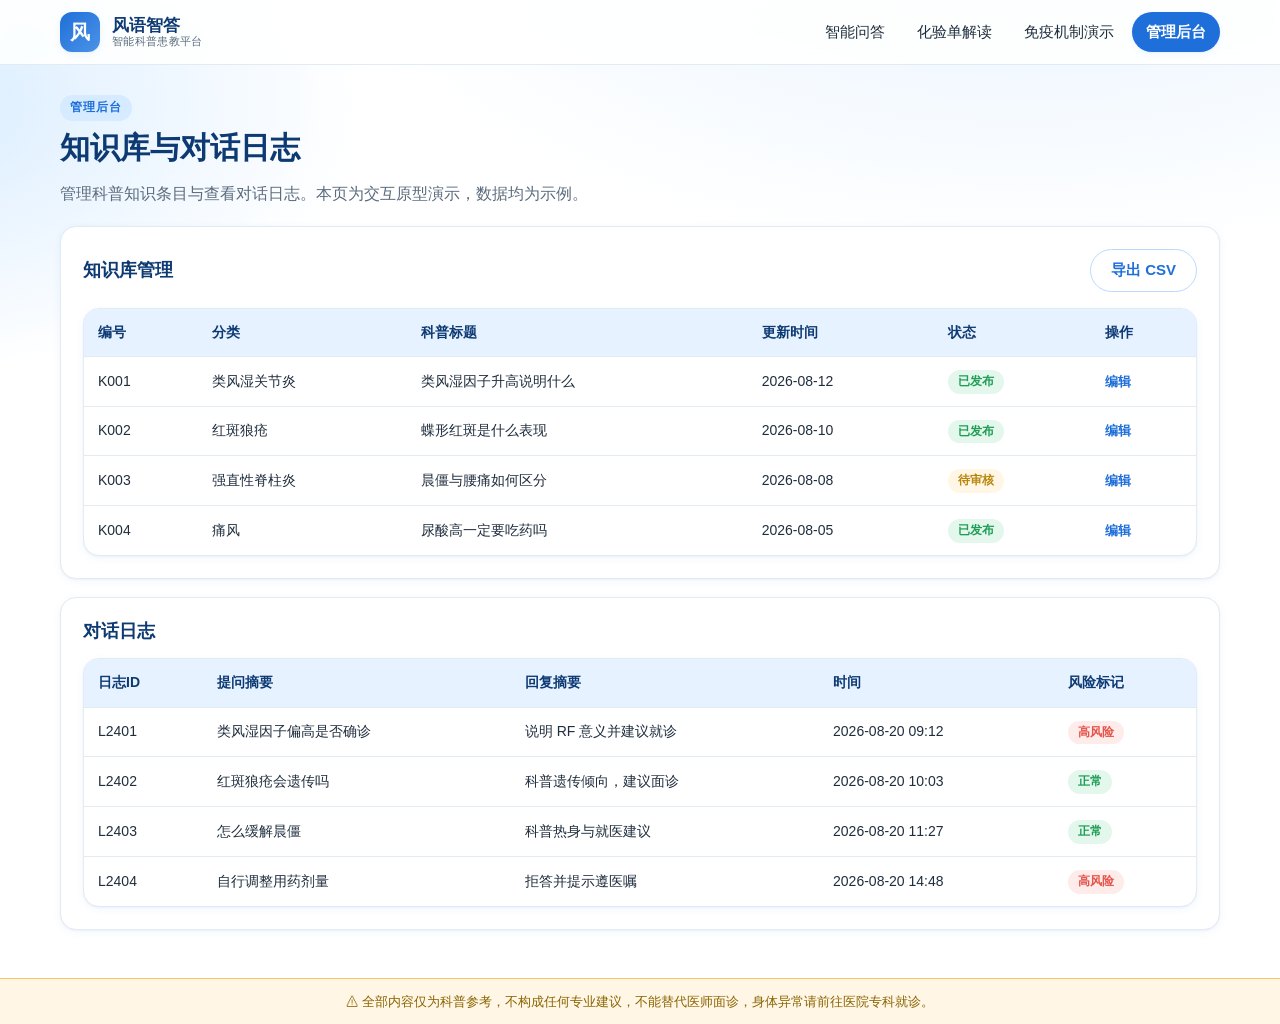
==== admin.html @ 63549e68 "feat: 风语智答响应式科普原型 (5页 + GitHub Pages 自动部署)" ====
<!DOCTYPE html>
<html lang="zh-CN">
<head>
  <meta charset="UTF-8">
  <meta name="viewport" content="width=device-width, initial-scale=1.0">
  <title>管理后台 · 风语智答｜风湿免疫病智能科普患教平台</title>
  <meta name="description" content="风语智答管理后台演示：知识库管理与对话日志查看（交互原型 Demo）。">
  <meta property="og:title" content="风语智答 · 管理后台">
  <meta property="og:description" content="知识库与对话日志管理演示（原型）">
  <meta property="og:type" content="website">
  <link rel="icon" type="image/svg+xml" href="assets/img/favicon.svg">
  <link rel="stylesheet" href="assets/css/style.css">
</head>
<body>
  <header class="site-header">
    <div class="nav-container">
      <a class="brand" href="index.html" aria-label="风语智答 首页">
        <span class="brand-logo">风</span>
        <span class="brand-text"><strong>风语智答</strong><small>智能科普患教平台</small></span>
      </a>
      <button class="nav-toggle" aria-label="打开导航菜单" aria-expanded="false" aria-controls="nav-menu">
        <span></span><span></span><span></span>
      </button>
      <nav class="nav-menu" id="nav-menu" aria-label="主导航">
        <a href="index.html">智能问答</a>
        <a href="lab-reading.html">化验单解读</a>
        <a href="immune-demo.html">免疫机制演示</a>
        <a href="admin.html">管理后台</a>
      </nav>
    </div>
  </header>

  <main class="page">
    <div class="container">
      <div class="section-head">
        <span class="eyebrow">管理后台</span>
        <h1>知识库与对话日志</h1>
        <p>管理科普知识条目与查看对话日志。本页为交互原型演示，数据均为示例。</p>
      </div>

      <section class="card">
        <div class="toolbar">
          <h2>知识库管理</h2>
          <button class="btn btn-ghost" id="exportCsv" type="button">导出 CSV</button>
        </div>
        <div class="table-wrap">
          <table>
            <thead>
              <tr><th>编号</th><th>分类</th><th>科普标题</th><th>更新时间</th><th>状态</th><th>操作</th></tr>
            </thead>
            <tbody>
              <tr><td>K001</td><td>类风湿关节炎</td><td>类风湿因子升高说明什么</td><td>2026-08-12</td><td><span class="badge ok">已发布</span></td><td><button class="link-btn" type="button">编辑</button></td></tr>
              <tr><td>K002</td><td>红斑狼疮</td><td>蝶形红斑是什么表现</td><td>2026-08-10</td><td><span class="badge ok">已发布</span></td><td><button class="link-btn" type="button">编辑</button></td></tr>
              <tr><td>K003</td><td>强直性脊柱炎</td><td>晨僵与腰痛如何区分</td><td>2026-08-08</td><td><span class="badge warn">待审核</span></td><td><button class="link-btn" type="button">编辑</button></td></tr>
              <tr><td>K004</td><td>痛风</td><td>尿酸高一定要吃药吗</td><td>2026-08-05</td><td><span class="badge ok">已发布</span></td><td><button class="link-btn" type="button">编辑</button></td></tr>
            </tbody>
          </table>
        </div>
      </section>

      <section class="card">
        <div class="toolbar">
          <h2>对话日志</h2>
        </div>
        <div class="table-wrap">
          <table>
            <thead>
              <tr><th>日志ID</th><th>提问摘要</th><th>回复摘要</th><th>时间</th><th>风险标记</th></tr>
            </thead>
            <tbody>
              <tr><td>L2401</td><td>类风湿因子偏高是否确诊</td><td>说明 RF 意义并建议就诊</td><td>2026-08-20 09:12</td><td><span class="badge risk">高风险</span></td></tr>
              <tr><td>L2402</td><td>红斑狼疮会遗传吗</td><td>科普遗传倾向，建议面诊</td><td>2026-08-20 10:03</td><td><span class="badge ok">正常</span></td></tr>
              <tr><td>L2403</td><td>怎么缓解晨僵</td><td>科普热身与就医建议</td><td>2026-08-20 11:27</td><td><span class="badge ok">正常</span></td></tr>
              <tr><td>L2404</td><td>自行调整用药剂量</td><td>拒答并提示遵医嘱</td><td>2026-08-20 14:48</td><td><span class="badge risk">高风险</span></td></tr>
            </tbody>
          </table>
        </div>
      </section>
    </div>
  </main>

  <footer class="disclaimer">
    <p>⚠ 全部内容仅为科普参考，不构成任何专业建议，不能替代医师面诊，身体异常请前往医院专科就诊。</p>
  </footer>

  <script src="assets/js/main.js"></script>
</body>
</html>
---- assets/css/style.css ----
/* =========================================================
   风语智答 — 风湿免疫病智能科普问答与患教平台
   响应式共享样式（浅蓝医疗风）
   移动优先；断点：640 / 768 / 1024
   ========================================================= */

:root {
  /* 主色板 */
  --blue-50: #E6F2FF;
  --blue-100: #D6EBFF;
  --blue-200: #BBD9FF;
  --blue-300: #93C0F7;
  --blue-500: #4C93E8;
  --blue-600: #1E6FD9;   /* 强调 / 按钮 */
  --blue-700: #1559B0;
  --blue-900: #0E3A73;

  --white: #FFFFFF;
  --ink: #1F2D3D;        /* 主文字 */
  --muted: #5B6B7D;      /* 次要文字 */
  --line: #E2EAF2;       /* 描边 */

  --danger: #E5534B;     /* 风险标记 */
  --warn-bg: #FFF6E6;
  --warn-line: #F4C95D;

  --radius: 16px;
  --radius-sm: 10px;
  --shadow-sm: 0 1px 2px rgba(30, 111, 217, .06), 0 2px 8px rgba(30, 111, 217, .06);
  --shadow: 0 6px 24px rgba(30, 111, 217, .10);
  --shadow-lg: 0 16px 48px rgba(30, 111, 217, .16);

  --maxw: 1200px;
  --nav-h: 64px;

  --font: "PingFang SC", "Microsoft YaHei", "Hiragino Sans GB", -apple-system,
          BlinkMacSystemFont, "Segoe UI", Roboto, "Helvetica Neue", Arial, sans-serif;
}

/* ---------- Reset ---------- */
*, *::before, *::after { box-sizing: border-box; }
html { -webkit-text-size-adjust: 100%; scroll-behavior: smooth; }
body {
  margin: 0;
  font-family: var(--font);
  color: var(--ink);
  background:
    radial-gradient(1200px 600px at 80% -10%, var(--blue-50), transparent 60%),
    radial-gradient(900px 500px at -10% 10%, var(--blue-100), transparent 55%),
    var(--white);
  line-height: 1.65;
  min-height: 100dvh;
  display: flex;
  flex-direction: column;
}
img { max-width: 100%; display: block; }
a { color: var(--blue-600); text-decoration: none; }
a:hover { text-decoration: underline; }
button { font-family: inherit; cursor: pointer; }
:focus-visible { outline: 3px solid var(--blue-300); outline-offset: 2px; border-radius: 4px; }

h1, h2, h3, h4 { line-height: 1.25; color: var(--blue-900); margin: 0 0 .5em; }

/* ---------- 容器 ---------- */
.container {
  width: 100%;
  max-width: var(--maxw);
  margin: 0 auto;
  padding: 0 20px;
}
.page { flex: 1 0 auto; padding: 28px 0 48px; }

/* ---------- 顶部导航 ---------- */
.site-header {
  position: sticky;
  top: 0;
  z-index: 40;
  background: rgba(255, 255, 255, .88);
  backdrop-filter: saturate(180%) blur(12px);
  border-bottom: 1px solid var(--line);
}
.nav-container {
  max-width: var(--maxw);
  margin: 0 auto;
  height: var(--nav-h);
  padding: 0 20px;
  display: flex;
  align-items: center;
  justify-content: space-between;
  gap: 16px;
}
.brand { display: flex; align-items: center; gap: 12px; color: inherit; }
.brand:hover { text-decoration: none; }
.brand-logo {
  width: 40px; height: 40px; flex: 0 0 40px;
  border-radius: 12px;
  background: linear-gradient(135deg, var(--blue-600), var(--blue-500));
  color: #fff; font-weight: 800; font-size: 20px;
  display: grid; place-items: center;
  box-shadow: var(--shadow-sm);
}
.brand-text { display: flex; flex-direction: column; line-height: 1.1; }
.brand-text strong { font-size: 17px; color: var(--blue-900); }
.brand-text small { font-size: 11px; color: var(--muted); letter-spacing: .3px; }

.nav-menu { display: flex; align-items: center; gap: 4px; }
.nav-menu a {
  padding: 8px 14px;
  border-radius: 999px;
  color: var(--ink);
  font-size: 15px;
  white-space: nowrap;
  transition: background .2s, color .2s;
}
.nav-menu a:hover { background: var(--blue-50); text-decoration: none; }
.nav-menu a.active {
  background: var(--blue-600);
  color: #fff;
  font-weight: 600;
  box-shadow: var(--shadow-sm);
}

.nav-toggle {
  display: none;
  width: 42px; height: 42px;
  border: 1px solid var(--line);
  background: #fff;
  border-radius: 12px;
  padding: 10px;
  flex-direction: column;
  justify-content: space-between;
}
.nav-toggle span {
  display: block; height: 2px; width: 100%;
  background: var(--blue-700); border-radius: 2px;
  transition: transform .25s, opacity .25s;
}
.nav-toggle[aria-expanded="true"] span:nth-child(1) { transform: translateY(7px) rotate(45deg); }
.nav-toggle[aria-expanded="true"] span:nth-child(2) { opacity: 0; }
.nav-toggle[aria-expanded="true"] span:nth-child(3) { transform: translateY(-7px) rotate(-45deg); }

/* ---------- 按钮 ---------- */
.btn {
  display: inline-flex; align-items: center; justify-content: center; gap: 8px;
  padding: 11px 20px;
  border-radius: 999px;
  border: 1px solid transparent;
  font-size: 15px; font-weight: 600;
  transition: transform .12s ease, box-shadow .2s, background .2s;
}
.btn:active { transform: translateY(1px); }
.btn-primary { background: var(--blue-600); color: #fff; box-shadow: var(--shadow-sm); }
.btn-primary:hover { background: var(--blue-700); }
.btn-ghost { background: #fff; color: var(--blue-600); border-color: var(--blue-200); }
.btn-ghost:hover { background: var(--blue-50); }
.btn-block { width: 100%; }

/* ---------- 卡片 ---------- */
.card {
  background: var(--white);
  border: 1px solid var(--line);
  border-radius: var(--radius);
  box-shadow: var(--shadow-sm);
  padding: 22px;
}
.card + .card { margin-top: 18px; }

/* ---------- Hero / 区块标题 ---------- */
.section-head { margin-bottom: 18px; }
.section-head h1 { font-size: clamp(22px, 4vw, 30px); }
.section-head .eyebrow {
  display: inline-block; font-size: 12px; font-weight: 700;
  color: var(--blue-600); letter-spacing: 1px; text-transform: uppercase;
  background: var(--blue-100); padding: 3px 10px; border-radius: 999px;
  margin-bottom: 8px;
}
.section-head p { color: var(--muted); margin: 0; max-width: 720px; }

/* =========================================================
   页 1：智能问答主页
   ========================================================= */
.qa-wrap {
  display: grid;
  grid-template-columns: 1fr;
  gap: 18px;
  max-width: 820px;
  margin: 0 auto;
}
.chat {
  background: var(--white);
  border: 1px solid var(--line);
  border-radius: var(--radius);
  box-shadow: var(--shadow);
  padding: 20px;
  min-height: 420px;
  display: flex;
  flex-direction: column;
  gap: 16px;
}
.msg { display: flex; gap: 12px; max-width: 88%; }
.msg .avatar {
  width: 36px; height: 36px; flex: 0 0 36px; border-radius: 50%;
  display: grid; place-items: center; font-size: 14px; font-weight: 700; color: #fff;
}
.msg.ai .avatar { background: linear-gradient(135deg, var(--blue-600), var(--blue-500)); }
.msg.user { align-self: flex-end; flex-direction: row-reverse; }
.msg.user .avatar { background: var(--blue-300); color: var(--blue-900); }
.bubble {
  padding: 12px 16px; border-radius: 16px; font-size: 15px; line-height: 1.6;
}
.msg.ai .bubble { background: #fff; border: 1px solid var(--line); border-top-left-radius: 4px; }
.msg.user .bubble { background: var(--blue-50); border: 1px solid var(--blue-100); border-top-right-radius: 4px; }
.cite {
  display: inline-block; margin: 0 2px; padding: 0 6px;
  background: var(--blue-100); color: var(--blue-700);
  border-radius: 6px; font-size: 12px; font-weight: 700; cursor: pointer;
  border: none;
}
.cite:hover { background: var(--blue-200); }
.composer {
  display: flex; gap: 10px; align-items: stretch;
}
.composer textarea {
  flex: 1; resize: none; min-height: 52px; max-height: 140px;
  padding: 14px 16px; border: 1px solid var(--blue-200);
  border-radius: 14px; font-family: inherit; font-size: 15px; background: #fff;
}
.composer textarea:focus { outline: none; border-color: var(--blue-500); box-shadow: 0 0 0 3px var(--blue-50); }

/* =========================================================
   页 2：化验单解读
   ========================================================= */
.upload-card {
  border: 2px dashed var(--blue-300);
  border-radius: var(--radius);
  background: var(--blue-50);
  padding: 48px 20px;
  text-align: center;
  transition: border-color .2s, background .2s;
  cursor: pointer;
}
.upload-card:hover { border-color: var(--blue-600); background: var(--blue-100); }
.upload-card .upload-icon {
  width: 64px; height: 64px; margin: 0 auto 14px;
  border-radius: 50%; background: #fff; display: grid; place-items: center;
  box-shadow: var(--shadow-sm);
}
.report-grid {
  display: grid; gap: 18px;
}
.report-figure {
  background: #fff; border: 1px solid var(--line); border-radius: var(--radius);
  padding: 14px; box-shadow: var(--shadow-sm);
}
.report-figure .figure {
  aspect-ratio: 4 / 3; border-radius: 12px;
  background:
    repeating-linear-gradient(135deg, #f4f8fd 0 12px, #eaf2fb 12px 24px);
  display: grid; place-items: center; color: var(--muted); font-size: 14px;
  border: 1px solid var(--line);
}
.metric {
  border: 1px solid var(--line); border-radius: var(--radius-sm);
  padding: 14px 16px; margin-bottom: 12px; background: #fff;
}
.metric:last-child { margin-bottom: 0; }
.metric .row { display: flex; align-items: baseline; justify-content: space-between; gap: 10px; }
.metric .name { font-weight: 700; color: var(--blue-900); }
.metric .val { font-weight: 700; }
.metric .val.ok { color: #1f9d55; }
.metric .val.high { color: var(--danger); }
.metric .range { font-size: 12px; color: var(--muted); }
.metric .note { font-size: 13px; color: var(--muted); margin-top: 4px; }

/* =========================================================
   页 3：免疫机制演示
   ========================================================= */
.video-stage {
  position: relative;
  aspect-ratio: 16 / 9;
  border-radius: var(--radius);
  overflow: hidden;
  background:
    radial-gradient(120% 120% at 30% 20%, #163a63, #0c2440 70%);
  border: 1px solid var(--blue-900);
  box-shadow: var(--shadow-lg);
}
.video-stage .play {
  position: absolute; inset: 0; margin: auto;
  width: 78px; height: 78px; border-radius: 50%;
  background: rgba(255,255,255,.92); display: grid; place-items: center;
  box-shadow: var(--shadow); cursor: pointer;
}
.video-stage .play::after {
  content: ""; border-style: solid; border-width: 14px 0 14px 24px;
  border-color: transparent transparent transparent var(--blue-600);
  margin-left: 6px;
}
.video-stage .hint {
  position: absolute; left: 14px; bottom: 12px; right: 14px;
  color: #cfe2ff; font-size: 13px; text-shadow: 0 1px 4px rgba(0,0,0,.5);
}
.hotspot {
  position: absolute; width: 88px; height: 88px; transform: translate(-50%, -50%);
  border-radius: 50%; border: 2px dashed rgba(255,255,255,.85);
  background: rgba(120, 190, 255, .18); color: #fff; font-size: 12px; font-weight: 700;
  display: grid; place-items: center; text-align: center; padding: 4px;
  cursor: pointer; animation: pulse 2.2s infinite;
}
.hotspot.synovium { left: 32%; top: 44%; }
.hotspot.cartilage { left: 70%; top: 60%; }
@keyframes pulse {
  0%, 100% { box-shadow: 0 0 0 0 rgba(120,190,255,.5); }
  50% { box-shadow: 0 0 0 12px rgba(120,190,255,0); }
}

/* =========================================================
   页 4：后台管理
   ========================================================= */
.toolbar { display: flex; align-items: center; justify-content: space-between; gap: 12px; flex-wrap: wrap; margin-bottom: 16px; }
.toolbar h2 { margin: 0; font-size: 18px; }
.table-wrap {
  overflow-x: auto;
  border: 1px solid var(--line); border-radius: var(--radius); background: #fff;
  box-shadow: var(--shadow-sm);
}
table { border-collapse: collapse; width: 100%; min-width: 640px; font-size: 14px; }
thead th {
  background: var(--blue-50); color: var(--blue-900); text-align: left;
  padding: 12px 14px; font-weight: 700; white-space: nowrap;
  border-bottom: 1px solid var(--line);
}
tbody td { padding: 12px 14px; border-bottom: 1px solid var(--line); color: var(--ink); }
tbody tr:last-child td { border-bottom: none; }
tbody tr:hover { background: var(--blue-50); }
.badge { display: inline-block; padding: 2px 10px; border-radius: 999px; font-size: 12px; font-weight: 700; }
.badge.ok { background: #e3f7ec; color: #1f9d55; }
.badge.warn { background: var(--warn-bg); color: #b8860b; }
.badge.risk { background: #fdecea; color: var(--danger); }
.link-btn { background: none; border: none; color: var(--blue-600); font-weight: 600; padding: 0; }

/* =========================================================
   页 5：拒答演示
   ========================================================= */
.refusal-card {
  border: 1px solid var(--warn-line); background: var(--warn-bg);
  border-radius: var(--radius); padding: 20px; max-width: 760px; margin: 0 auto;
}
.refusal-card h3 { color: var(--blue-900); }
.visit-card {
  display: flex; gap: 12px; align-items: flex-start;
  border: 1px solid var(--blue-200); background: #fff;
  border-radius: var(--radius-sm); padding: 14px; margin-top: 12px;
}
.visit-card .ic { color: var(--blue-600); flex: 0 0 auto; }

/* =========================================================
   弹窗 Modal
   ========================================================= */
.modal {
  position: fixed; inset: 0; z-index: 100;
  display: none; align-items: center; justify-content: center;
  padding: 20px;
  background: rgba(14, 58, 115, .45);
  backdrop-filter: blur(3px);
}
.modal.open { display: flex; }
.modal-dialog {
  background: #fff; border-radius: var(--radius);
  width: 100%; max-width: 480px; max-height: 86dvh; overflow: auto;
  box-shadow: var(--shadow-lg);
  animation: pop .2s ease;
}
@keyframes pop { from { transform: translateY(12px) scale(.98); opacity: 0; } to { transform: none; opacity: 1; } }
.modal-head {
  display: flex; align-items: center; justify-content: space-between;
  padding: 16px 20px; border-bottom: 1px solid var(--line);
}
.modal-head h3 { margin: 0; font-size: 17px; }
.modal-close {
  width: 34px; height: 34px; border-radius: 10px; border: none;
  background: var(--blue-50); color: var(--blue-700); font-size: 20px; line-height: 1;
}
.modal-close:hover { background: var(--blue-100); }
.modal-body { padding: 18px 20px; }
.source-list { list-style: none; padding: 0; margin: 0; display: grid; gap: 10px; }
.source-list li {
  border: 1px solid var(--line); border-radius: var(--radius-sm); padding: 12px 14px; background: var(--blue-50);
}
.source-list .t { font-weight: 700; color: var(--blue-900); }
.source-list .d { font-size: 13px; color: var(--muted); }

/* =========================================================
   Toast
   ========================================================= */
.toast {
  position: fixed; left: 50%; bottom: 88px; transform: translateX(-50%) translateY(20px);
  background: var(--blue-900); color: #fff; padding: 12px 20px; border-radius: 999px;
  box-shadow: var(--shadow-lg); font-size: 14px; z-index: 120;
  opacity: 0; pointer-events: none; transition: opacity .3s, transform .3s;
}
.toast.show { opacity: 1; transform: translateX(-50%) translateY(0); }

/* =========================================================
   免责声明页脚
   ========================================================= */
.disclaimer {
  flex-shrink: 0;
  background: var(--warn-bg);
  border-top: 1px solid var(--warn-line);
  color: #8a6400;
  font-size: 13px;
  text-align: center;
  padding: 12px 20px;
}
.disclaimer p { margin: 0; max-width: 960px; margin: 0 auto; }

/* =========================================================
   响应式断点
   ========================================================= */
@media (max-width: 860px) {
  .nav-toggle { display: flex; }
  .nav-menu {
    position: absolute; top: var(--nav-h); left: 0; right: 0;
    flex-direction: column; align-items: stretch; gap: 2px;
    background: #fff; border-bottom: 1px solid var(--line);
    padding: 10px 16px; box-shadow: var(--shadow);
    display: none;
  }
  .nav-menu.open { display: flex; }
  .nav-menu a { padding: 12px 14px; }
  .nav-menu a.active { border-radius: 12px; }
}

@media (max-width: 640px) {
  .container { padding: 0 14px; }
  .page { padding: 18px 0 36px; }
  .card { padding: 16px; }
  .chat { padding: 14px; min-height: 360px; }
  .msg { max-width: 94%; }
  .section-head h1 { font-size: 22px; }
  .toolbar { gap: 8px; }
  .modal-dialog { max-width: 100%; }
  .report-figure .figure { aspect-ratio: 16 / 10; }
}

@media (min-width: 768px) {
  .report-grid { grid-template-columns: 320px 1fr; align-items: start; }
}

/* 减少动画偏好 */
@media (prefers-reduced-motion: reduce) {
  * { animation: none !important; scroll-behavior: auto !important; transition: none !important; }
}
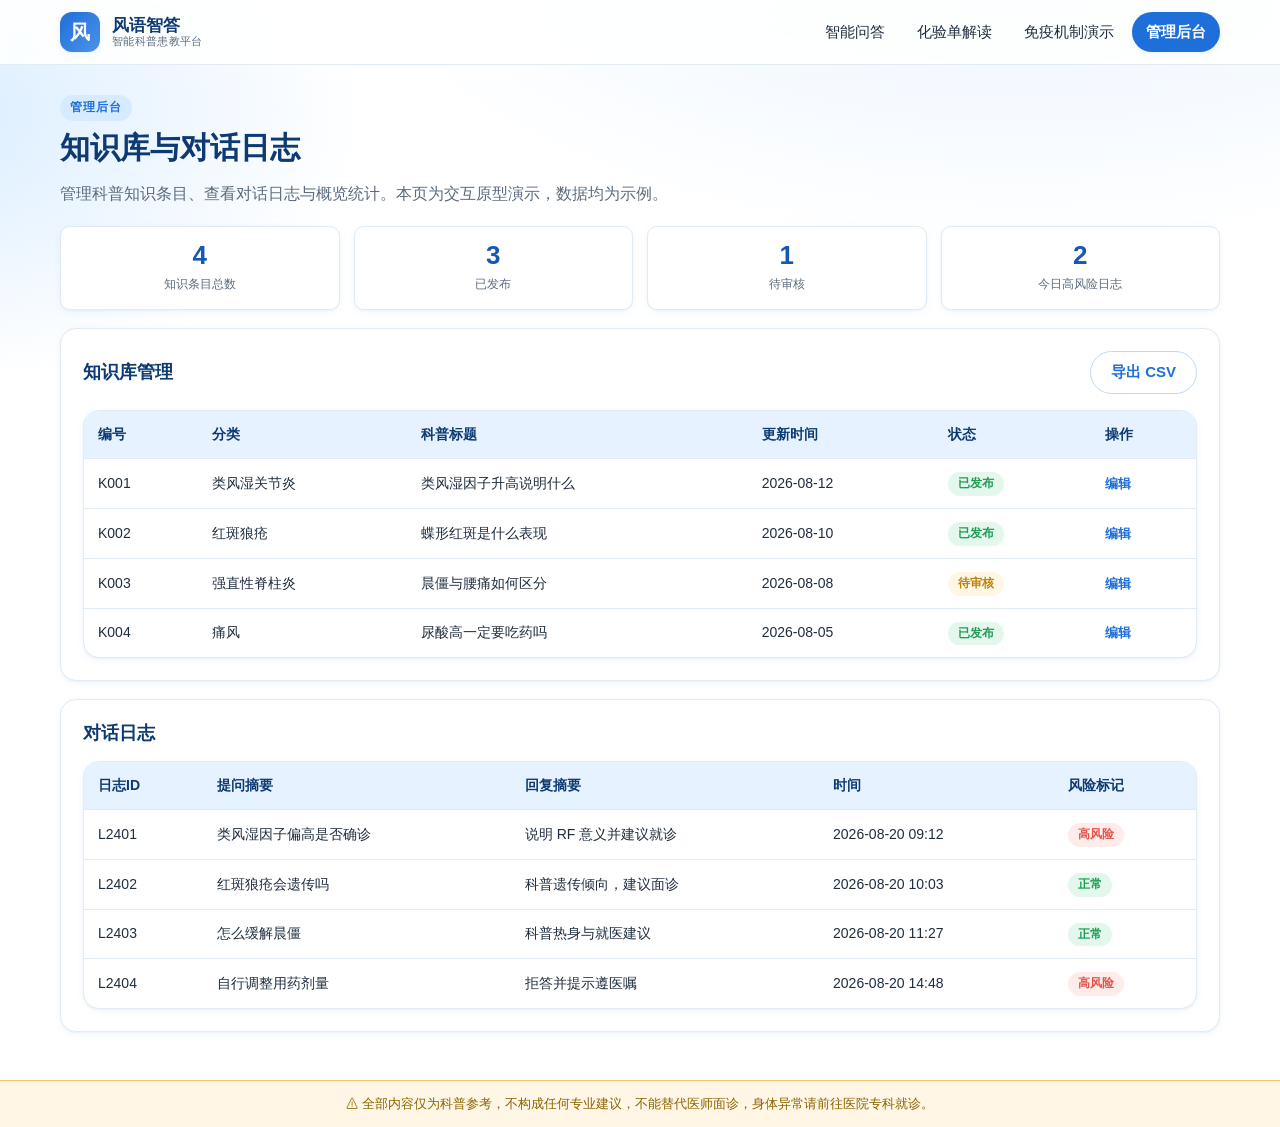
==== commit d96ba676: "fix(admin): 表格移动端堆叠卡片化 + 顶部概览统计，解决显示不全" ====
--- a/admin.html
+++ b/admin.html
@@ -4,9 +4,9 @@
   <meta charset="UTF-8">
   <meta name="viewport" content="width=device-width, initial-scale=1.0">
   <title>管理后台 · 风语智答｜风湿免疫病智能科普患教平台</title>
-  <meta name="description" content="风语智答管理后台演示：知识库管理与对话日志查看（交互原型 Demo）。">
+  <meta name="description" content="风语智答管理后台演示：知识库管理、对话日志与概览统计（交互原型 Demo）。">
   <meta property="og:title" content="风语智答 · 管理后台">
-  <meta property="og:description" content="知识库与对话日志管理演示（原型）">
+  <meta property="og:description" content="知识库、对话日志与概览统计管理演示（原型）">
   <meta property="og:type" content="website">
   <link rel="icon" type="image/svg+xml" href="assets/img/favicon.svg">
   <link rel="stylesheet" href="assets/css/style.css">
@@ -35,8 +35,28 @@
       <div class="section-head">
         <span class="eyebrow">管理后台</span>
         <h1>知识库与对话日志</h1>
-        <p>管理科普知识条目与查看对话日志。本页为交互原型演示，数据均为示例。</p>
+        <p>管理科普知识条目、查看对话日志与概览统计。本页为交互原型演示，数据均为示例。</p>
       </div>
+
+      <!-- 概览统计 -->
+      <section class="stat-grid" aria-label="概览统计">
+        <div class="stat">
+          <div class="n">4</div>
+          <div class="l">知识条目总数</div>
+        </div>
+        <div class="stat">
+          <div class="n">3</div>
+          <div class="l">已发布</div>
+        </div>
+        <div class="stat">
+          <div class="n">1</div>
+          <div class="l">待审核</div>
+        </div>
+        <div class="stat">
+          <div class="n">2</div>
+          <div class="l">今日高风险日志</div>
+        </div>
+      </section>
 
       <section class="card">
         <div class="toolbar">
@@ -49,10 +69,38 @@
               <tr><th>编号</th><th>分类</th><th>科普标题</th><th>更新时间</th><th>状态</th><th>操作</th></tr>
             </thead>
             <tbody>
-              <tr><td>K001</td><td>类风湿关节炎</td><td>类风湿因子升高说明什么</td><td>2026-08-12</td><td><span class="badge ok">已发布</span></td><td><button class="link-btn" type="button">编辑</button></td></tr>
-              <tr><td>K002</td><td>红斑狼疮</td><td>蝶形红斑是什么表现</td><td>2026-08-10</td><td><span class="badge ok">已发布</span></td><td><button class="link-btn" type="button">编辑</button></td></tr>
-              <tr><td>K003</td><td>强直性脊柱炎</td><td>晨僵与腰痛如何区分</td><td>2026-08-08</td><td><span class="badge warn">待审核</span></td><td><button class="link-btn" type="button">编辑</button></td></tr>
-              <tr><td>K004</td><td>痛风</td><td>尿酸高一定要吃药吗</td><td>2026-08-05</td><td><span class="badge ok">已发布</span></td><td><button class="link-btn" type="button">编辑</button></td></tr>
+              <tr>
+                <td data-label="编号">K001</td>
+                <td data-label="分类">类风湿关节炎</td>
+                <td data-label="科普标题">类风湿因子升高说明什么</td>
+                <td data-label="更新时间">2026-08-12</td>
+                <td data-label="状态"><span class="badge ok">已发布</span></td>
+                <td data-label="操作"><button class="link-btn" type="button">编辑</button></td>
+              </tr>
+              <tr>
+                <td data-label="编号">K002</td>
+                <td data-label="分类">红斑狼疮</td>
+                <td data-label="科普标题">蝶形红斑是什么表现</td>
+                <td data-label="更新时间">2026-08-10</td>
+                <td data-label="状态"><span class="badge ok">已发布</span></td>
+                <td data-label="操作"><button class="link-btn" type="button">编辑</button></td>
+              </tr>
+              <tr>
+                <td data-label="编号">K003</td>
+                <td data-label="分类">强直性脊柱炎</td>
+                <td data-label="科普标题">晨僵与腰痛如何区分</td>
+                <td data-label="更新时间">2026-08-08</td>
+                <td data-label="状态"><span class="badge warn">待审核</span></td>
+                <td data-label="操作"><button class="link-btn" type="button">编辑</button></td>
+              </tr>
+              <tr>
+                <td data-label="编号">K004</td>
+                <td data-label="分类">痛风</td>
+                <td data-label="科普标题">尿酸高一定要吃药吗</td>
+                <td data-label="更新时间">2026-08-05</td>
+                <td data-label="状态"><span class="badge ok">已发布</span></td>
+                <td data-label="操作"><button class="link-btn" type="button">编辑</button></td>
+              </tr>
             </tbody>
           </table>
         </div>
@@ -68,10 +116,34 @@
               <tr><th>日志ID</th><th>提问摘要</th><th>回复摘要</th><th>时间</th><th>风险标记</th></tr>
             </thead>
             <tbody>
-              <tr><td>L2401</td><td>类风湿因子偏高是否确诊</td><td>说明 RF 意义并建议就诊</td><td>2026-08-20 09:12</td><td><span class="badge risk">高风险</span></td></tr>
-              <tr><td>L2402</td><td>红斑狼疮会遗传吗</td><td>科普遗传倾向，建议面诊</td><td>2026-08-20 10:03</td><td><span class="badge ok">正常</span></td></tr>
-              <tr><td>L2403</td><td>怎么缓解晨僵</td><td>科普热身与就医建议</td><td>2026-08-20 11:27</td><td><span class="badge ok">正常</span></td></tr>
-              <tr><td>L2404</td><td>自行调整用药剂量</td><td>拒答并提示遵医嘱</td><td>2026-08-20 14:48</td><td><span class="badge risk">高风险</span></td></tr>
+              <tr>
+                <td data-label="日志ID">L2401</td>
+                <td data-label="提问摘要">类风湿因子偏高是否确诊</td>
+                <td data-label="回复摘要">说明 RF 意义并建议就诊</td>
+                <td data-label="时间">2026-08-20 09:12</td>
+                <td data-label="风险标记"><span class="badge risk">高风险</span></td>
+              </tr>
+              <tr>
+                <td data-label="日志ID">L2402</td>
+                <td data-label="提问摘要">红斑狼疮会遗传吗</td>
+                <td data-label="回复摘要">科普遗传倾向，建议面诊</td>
+                <td data-label="时间">2026-08-20 10:03</td>
+                <td data-label="风险标记"><span class="badge ok">正常</span></td>
+              </tr>
+              <tr>
+                <td data-label="日志ID">L2403</td>
+                <td data-label="提问摘要">怎么缓解晨僵</td>
+                <td data-label="回复摘要">科普热身与就医建议</td>
+                <td data-label="时间">2026-08-20 11:27</td>
+                <td data-label="风险标记"><span class="badge ok">正常</span></td>
+              </tr>
+              <tr>
+                <td data-label="日志ID">L2404</td>
+                <td data-label="提问摘要">自行调整用药剂量</td>
+                <td data-label="回复摘要">拒答并提示遵医嘱</td>
+                <td data-label="时间">2026-08-20 14:48</td>
+                <td data-label="风险标记"><span class="badge risk">高风险</span></td>
+              </tr>
             </tbody>
           </table>
         </div>
--- a/assets/css/style.css
+++ b/assets/css/style.css
@@ -319,6 +319,16 @@
    ========================================================= */
 .toolbar { display: flex; align-items: center; justify-content: space-between; gap: 12px; flex-wrap: wrap; margin-bottom: 16px; }
 .toolbar h2 { margin: 0; font-size: 18px; }
+
+/* 概览统计 */
+.stat-grid { display: grid; grid-template-columns: repeat(4, 1fr); gap: 14px; margin-bottom: 18px; }
+.stat {
+  background: var(--white); border: 1px solid var(--line); border-radius: var(--radius-sm);
+  padding: 14px 16px; box-shadow: var(--shadow-sm); text-align: center;
+}
+.stat .n { font-size: 26px; font-weight: 800; color: var(--blue-700); line-height: 1.1; }
+.stat .l { font-size: 12px; color: var(--muted); margin-top: 6px; }
+
 .table-wrap {
   overflow-x: auto;
   border: 1px solid var(--line); border-radius: var(--radius); background: #fff;
@@ -442,6 +452,34 @@
   .toolbar { gap: 8px; }
   .modal-dialog { max-width: 100%; }
   .report-figure .figure { aspect-ratio: 16 / 10; }
+
+  /* 统计卡：手机上两列 */
+  .stat-grid { grid-template-columns: repeat(2, 1fr); }
+
+  /* 表格改为堆叠卡片：每行一张卡，字段用 data-label 显示，避免横向滚动截断 */
+  .table-wrap { border: none; background: transparent; box-shadow: none; overflow: visible; }
+  table { min-width: 0; }
+  table thead {
+    position: absolute; width: 1px; height: 1px; padding: 0; margin: -1px;
+    overflow: hidden; clip: rect(0 0 0 0); white-space: nowrap; border: 0;
+  }
+  table, table tbody, table tr, table td { display: block; width: 100%; }
+  table tbody tr {
+    border: 1px solid var(--line); border-radius: var(--radius-sm);
+    background: #fff; box-shadow: var(--shadow-sm);
+    margin-bottom: 12px; padding: 4px 14px;
+  }
+  table tbody tr:hover { background: #fff; }
+  table tbody td {
+    display: flex; align-items: center; justify-content: space-between; gap: 16px;
+    padding: 10px 0; border-bottom: 1px solid var(--line); text-align: right;
+  }
+  table tbody tr td:last-child { border-bottom: none; }
+  table tbody td::before {
+    content: attr(data-label);
+    font-weight: 700; color: var(--blue-900); text-align: left;
+    flex: 0 0 auto; margin-right: auto;
+  }
 }
 
 @media (min-width: 768px) {
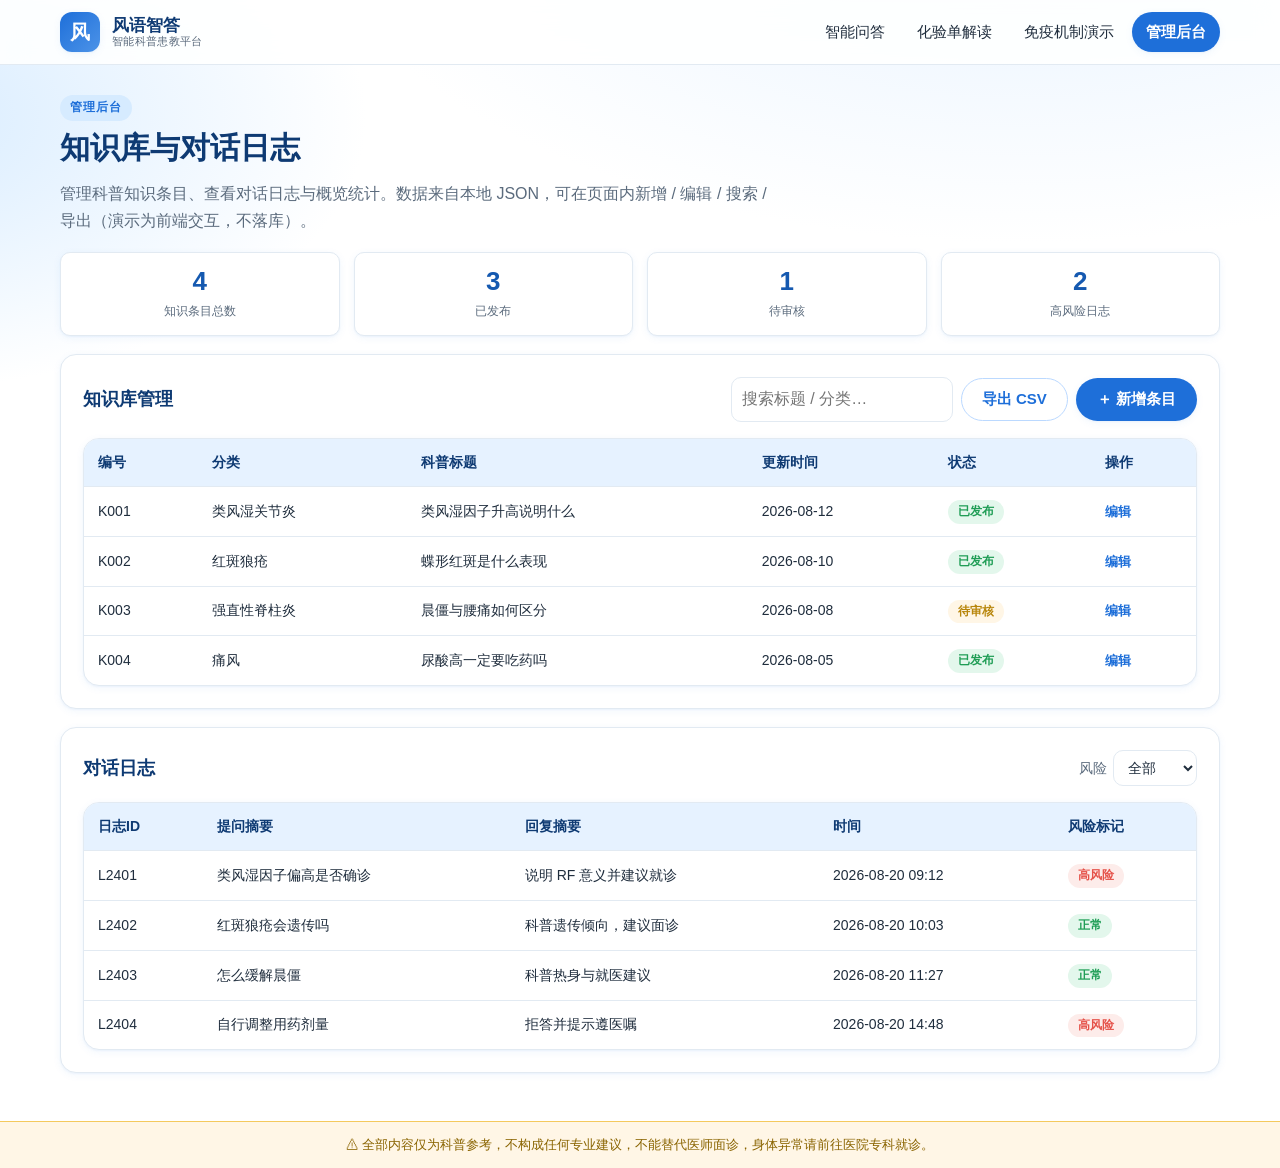
==== commit 757c4c4f: "管理后台：改为数据驱动，新增编辑/新增/搜索/筛选/CSV真实导出" ====
--- a/admin.html
+++ b/admin.html
@@ -4,9 +4,9 @@
   <meta charset="UTF-8">
   <meta name="viewport" content="width=device-width, initial-scale=1.0">
   <title>管理后台 · 风语智答｜风湿免疫病智能科普患教平台</title>
-  <meta name="description" content="风语智答管理后台演示：知识库管理、对话日志与概览统计（交互原型 Demo）。">
+  <meta name="description" content="风语智答管理后台：知识库管理、对话日志与概览统计（交互原型，数据来自本地 JSON）。">
   <meta property="og:title" content="风语智答 · 管理后台">
-  <meta property="og:description" content="知识库、对话日志与概览统计管理演示（原型）">
+  <meta property="og:description" content="知识库、对话日志与概览统计管理（交互原型）">
   <meta property="og:type" content="website">
   <link rel="icon" type="image/svg+xml" href="assets/img/favicon.svg">
   <link rel="stylesheet" href="assets/css/style.css">
@@ -35,73 +35,33 @@
       <div class="section-head">
         <span class="eyebrow">管理后台</span>
         <h1>知识库与对话日志</h1>
-        <p>管理科普知识条目、查看对话日志与概览统计。本页为交互原型演示，数据均为示例。</p>
+        <p>管理科普知识条目、查看对话日志与概览统计。数据来自本地 JSON，可在页面内新增 / 编辑 / 搜索 / 导出（演示为前端交互，不落库）。</p>
       </div>
 
-      <!-- 概览统计 -->
-      <section class="stat-grid" aria-label="概览统计">
-        <div class="stat">
-          <div class="n">4</div>
-          <div class="l">知识条目总数</div>
-        </div>
-        <div class="stat">
-          <div class="n">3</div>
-          <div class="l">已发布</div>
-        </div>
-        <div class="stat">
-          <div class="n">1</div>
-          <div class="l">待审核</div>
-        </div>
-        <div class="stat">
-          <div class="n">2</div>
-          <div class="l">今日高风险日志</div>
-        </div>
+      <!-- 概览统计：由数据自动计算 -->
+      <section class="stat-grid" id="statGrid" aria-label="概览统计">
+        <div class="stat"><div class="n" data-stat="total">–</div><div class="l">知识条目总数</div></div>
+        <div class="stat"><div class="n" data-stat="published">–</div><div class="l">已发布</div></div>
+        <div class="stat"><div class="n" data-stat="pending">–</div><div class="l">待审核</div></div>
+        <div class="stat"><div class="n" data-stat="risk">–</div><div class="l">高风险日志</div></div>
       </section>
 
       <section class="card">
         <div class="toolbar">
           <h2>知识库管理</h2>
-          <button class="btn btn-ghost" id="exportCsv" type="button">导出 CSV</button>
+          <div class="toolbar-actions">
+            <input type="search" id="kbSearch" class="field field-search" placeholder="搜索标题 / 分类…" aria-label="搜索知识库">
+            <button class="btn btn-ghost" id="exportCsv" type="button">导出 CSV</button>
+            <button class="btn btn-primary" data-modal="addModal" type="button">＋ 新增条目</button>
+          </div>
         </div>
+        <p class="empty-hint" id="kbEmpty" hidden>没有匹配的知识条目。</p>
         <div class="table-wrap">
           <table>
             <thead>
               <tr><th>编号</th><th>分类</th><th>科普标题</th><th>更新时间</th><th>状态</th><th>操作</th></tr>
             </thead>
-            <tbody>
-              <tr>
-                <td data-label="编号">K001</td>
-                <td data-label="分类">类风湿关节炎</td>
-                <td data-label="科普标题">类风湿因子升高说明什么</td>
-                <td data-label="更新时间">2026-08-12</td>
-                <td data-label="状态"><span class="badge ok">已发布</span></td>
-                <td data-label="操作"><button class="link-btn" type="button">编辑</button></td>
-              </tr>
-              <tr>
-                <td data-label="编号">K002</td>
-                <td data-label="分类">红斑狼疮</td>
-                <td data-label="科普标题">蝶形红斑是什么表现</td>
-                <td data-label="更新时间">2026-08-10</td>
-                <td data-label="状态"><span class="badge ok">已发布</span></td>
-                <td data-label="操作"><button class="link-btn" type="button">编辑</button></td>
-              </tr>
-              <tr>
-                <td data-label="编号">K003</td>
-                <td data-label="分类">强直性脊柱炎</td>
-                <td data-label="科普标题">晨僵与腰痛如何区分</td>
-                <td data-label="更新时间">2026-08-08</td>
-                <td data-label="状态"><span class="badge warn">待审核</span></td>
-                <td data-label="操作"><button class="link-btn" type="button">编辑</button></td>
-              </tr>
-              <tr>
-                <td data-label="编号">K004</td>
-                <td data-label="分类">痛风</td>
-                <td data-label="科普标题">尿酸高一定要吃药吗</td>
-                <td data-label="更新时间">2026-08-05</td>
-                <td data-label="状态"><span class="badge ok">已发布</span></td>
-                <td data-label="操作"><button class="link-btn" type="button">编辑</button></td>
-              </tr>
-            </tbody>
+            <tbody id="kbBody"></tbody>
           </table>
         </div>
       </section>
@@ -109,42 +69,24 @@
       <section class="card">
         <div class="toolbar">
           <h2>对话日志</h2>
+          <div class="toolbar-actions">
+            <label class="field-inline">
+              风险
+              <select id="logRisk" class="field field-select" aria-label="按风险筛选">
+                <option value="all">全部</option>
+                <option value="high">高风险</option>
+                <option value="normal">正常</option>
+              </select>
+            </label>
+          </div>
         </div>
+        <p class="empty-hint" id="logEmpty" hidden>没有匹配的对话日志。</p>
         <div class="table-wrap">
           <table>
             <thead>
               <tr><th>日志ID</th><th>提问摘要</th><th>回复摘要</th><th>时间</th><th>风险标记</th></tr>
             </thead>
-            <tbody>
-              <tr>
-                <td data-label="日志ID">L2401</td>
-                <td data-label="提问摘要">类风湿因子偏高是否确诊</td>
-                <td data-label="回复摘要">说明 RF 意义并建议就诊</td>
-                <td data-label="时间">2026-08-20 09:12</td>
-                <td data-label="风险标记"><span class="badge risk">高风险</span></td>
-              </tr>
-              <tr>
-                <td data-label="日志ID">L2402</td>
-                <td data-label="提问摘要">红斑狼疮会遗传吗</td>
-                <td data-label="回复摘要">科普遗传倾向，建议面诊</td>
-                <td data-label="时间">2026-08-20 10:03</td>
-                <td data-label="风险标记"><span class="badge ok">正常</span></td>
-              </tr>
-              <tr>
-                <td data-label="日志ID">L2403</td>
-                <td data-label="提问摘要">怎么缓解晨僵</td>
-                <td data-label="回复摘要">科普热身与就医建议</td>
-                <td data-label="时间">2026-08-20 11:27</td>
-                <td data-label="风险标记"><span class="badge ok">正常</span></td>
-              </tr>
-              <tr>
-                <td data-label="日志ID">L2404</td>
-                <td data-label="提问摘要">自行调整用药剂量</td>
-                <td data-label="回复摘要">拒答并提示遵医嘱</td>
-                <td data-label="时间">2026-08-20 14:48</td>
-                <td data-label="风险标记"><span class="badge risk">高风险</span></td>
-              </tr>
-            </tbody>
+            <tbody id="logBody"></tbody>
           </table>
         </div>
       </section>
@@ -155,6 +97,81 @@
     <p>⚠ 全部内容仅为科普参考，不构成任何专业建议，不能替代医师面诊，身体异常请前往医院专科就诊。</p>
   </footer>
 
+  <!-- 编辑知识条目弹窗 -->
+  <div class="modal" id="editModal" role="dialog" aria-modal="true" aria-labelledby="editTitle" aria-hidden="true">
+    <div class="modal-dialog">
+      <div class="modal-head">
+        <h3 id="editTitle">编辑知识条目</h3>
+        <button class="modal-close" aria-label="关闭">&times;</button>
+      </div>
+      <div class="modal-body">
+        <form id="editForm" class="admin-form">
+          <input type="hidden" id="editId">
+          <label class="field-row">
+            <span class="field-label">分类</span>
+            <input type="text" id="editCategory" class="field" required>
+          </label>
+          <label class="field-row">
+            <span class="field-label">科普标题</span>
+            <input type="text" id="editTitleInput" class="field" required>
+          </label>
+          <label class="field-row">
+            <span class="field-label">正文</span>
+            <textarea id="editContent" class="field field-area" rows="5" required></textarea>
+          </label>
+          <label class="field-row">
+            <span class="field-label">状态</span>
+            <select id="editStatus" class="field field-select">
+              <option value="published">已发布</option>
+              <option value="pending">待审核</option>
+            </select>
+          </label>
+          <div class="form-actions">
+            <button type="button" class="btn btn-ghost" data-close>取消</button>
+            <button type="submit" class="btn btn-primary">保存修改</button>
+          </div>
+        </form>
+      </div>
+    </div>
+  </div>
+
+  <!-- 新增知识条目弹窗 -->
+  <div class="modal" id="addModal" role="dialog" aria-modal="true" aria-labelledby="addTitle" aria-hidden="true">
+    <div class="modal-dialog">
+      <div class="modal-head">
+        <h3 id="addTitle">新增知识条目</h3>
+        <button class="modal-close" aria-label="关闭">&times;</button>
+      </div>
+      <div class="modal-body">
+        <form id="addForm" class="admin-form">
+          <label class="field-row">
+            <span class="field-label">分类</span>
+            <input type="text" id="addCategory" class="field" placeholder="如：类风湿关节炎" required>
+          </label>
+          <label class="field-row">
+            <span class="field-label">科普标题</span>
+            <input type="text" id="addTitleInput" class="field" placeholder="一句话科普标题" required>
+          </label>
+          <label class="field-row">
+            <span class="field-label">正文</span>
+            <textarea id="addContent" class="field field-area" rows="5" placeholder="科普正文内容" required></textarea>
+          </label>
+          <label class="field-row">
+            <span class="field-label">状态</span>
+            <select id="addStatus" class="field field-select">
+              <option value="published">已发布</option>
+              <option value="pending">待审核</option>
+            </select>
+          </label>
+          <div class="form-actions">
+            <button type="button" class="btn btn-ghost" data-close>取消</button>
+            <button type="submit" class="btn btn-primary">创建条目</button>
+          </div>
+        </form>
+      </div>
+    </div>
+  </div>
+
   <script src="assets/js/main.js"></script>
 </body>
 </html>
--- a/assets/css/style.css
+++ b/assets/css/style.css
@@ -217,6 +217,23 @@
   border: none;
 }
 .cite:hover { background: var(--blue-200); }
+/* 红线问题拒答气泡：温和警示色，与浅蓝医疗风协调 */
+.msg.refused .bubble {
+  background: #FFF7EC;
+  border: 1px solid #F0C36D;
+  border-left: 4px solid #E8820C;
+}
+.refuse-tag {
+  display: inline-block;
+  margin-right: 8px;
+  padding: 1px 8px;
+  background: #E8820C;
+  color: #fff;
+  border-radius: 6px;
+  font-size: 12px;
+  font-weight: 700;
+  vertical-align: middle;
+}
 .composer {
   display: flex; gap: 10px; align-items: stretch;
 }
@@ -226,6 +243,16 @@
   border-radius: 14px; font-family: inherit; font-size: 15px; background: #fff;
 }
 .composer textarea:focus { outline: none; border-color: var(--blue-500); box-shadow: 0 0 0 3px var(--blue-50); }
+.composer .btn-primary { align-self: flex-end; }
+.qa-suggest { display: flex; flex-wrap: wrap; gap: 8px; margin-top: 4px; }
+.qa-suggest .chip {
+  padding: 8px 14px; border: 1px solid var(--blue-200); background: #fff;
+  color: var(--blue-700); border-radius: 999px; font-size: 13px; cursor: pointer;
+  transition: background .15s, color .15s;
+}
+.qa-suggest .chip:hover { background: var(--blue-600); color: #fff; }
+.msg { animation: msgIn .25s ease; }
+@keyframes msgIn { from { opacity: 0; transform: translateY(6px); } to { opacity: 1; transform: none; } }
 
 /* =========================================================
    页 2：化验单解读
@@ -269,13 +296,34 @@
 .metric .val { font-weight: 700; }
 .metric .val.ok { color: #1f9d55; }
 .metric .val.high { color: var(--danger); }
+.metric .val.low { color: #2f7de0; }
+.metric .val.unknown { color: var(--muted); }
 .metric .range { font-size: 12px; color: var(--muted); }
 .metric .note { font-size: 13px; color: var(--muted); margin-top: 4px; }
-
-/* =========================================================
-   页 3：免疫机制演示
-   ========================================================= */
-.video-stage {
+/* 真实上传图片预览 */
+.lab-preview {
+  display: block; width: 100%; max-height: 340px; object-fit: contain;
+  border-radius: 12px; border: 1px solid var(--line); background: #f4f8fd;
+}
+.lab-summary {
+  font-size: 14px; line-height: 1.6; color: var(--blue-900);
+  background: var(--blue-50); border: 1px solid var(--blue-100);
+  border-radius: 12px; padding: 10px 14px; margin-bottom: 12px;
+}
+/* 加载 / 错误状态条 */
+.lab-status {
+  margin: 14px auto 0; max-width: 720px;
+  padding: 10px 14px; border-radius: 12px; font-size: 14px; line-height: 1.6;
+  background: var(--blue-50); border: 1px solid var(--blue-100); color: var(--blue-900);
+}
+.lab-status.error {
+  background: #FFF7EC; border-color: #F0C36D; color: #8a4b00;
+}
+
+/* =========================================================
+   页 3：免疫机制演示（SVG 动画版，替代视频以保证流畅）
+   ========================================================= */
+.demo-stage {
   position: relative;
   aspect-ratio: 16 / 9;
   border-radius: var(--radius);
@@ -285,21 +333,67 @@
   border: 1px solid var(--blue-900);
   box-shadow: var(--shadow-lg);
 }
-.video-stage .play {
-  position: absolute; inset: 0; margin: auto;
-  width: 78px; height: 78px; border-radius: 50%;
-  background: rgba(255,255,255,.92); display: grid; place-items: center;
-  box-shadow: var(--shadow); cursor: pointer;
-}
-.video-stage .play::after {
-  content: ""; border-style: solid; border-width: 14px 0 14px 24px;
-  border-color: transparent transparent transparent var(--blue-600);
-  margin-left: 6px;
-}
-.video-stage .hint {
-  position: absolute; left: 14px; bottom: 12px; right: 14px;
+.demo-stage svg.joint-anim {
+  position: absolute; inset: 0;
+  width: 100%; height: 100%; display: block;
+}
+.demo-stage .hint {
+  position: absolute; left: 14px; top: 12px; right: 14px;
   color: #cfe2ff; font-size: 13px; text-shadow: 0 1px 4px rgba(0,0,0,.5);
-}
+  pointer-events: none;
+}
+
+/* ---- 常驻动画：仅用 transform / opacity，GPU 友好 ---- */
+/* 免疫细胞沿血管浸润漂移 */
+@keyframes cellDrift {
+  0%   { transform: translate(0, 0); opacity: 0; }
+  12%  { opacity: 1; }
+  75%  { opacity: 1; }
+  100% { transform: translate(118px, var(--dy, -8px)); opacity: 0; }
+}
+.joint-anim .cell { animation: cellDrift 5.2s linear infinite; }
+
+/* 关节腔滑液微光 */
+@keyframes fluidGlow {
+  from { opacity: .16; }
+  to   { opacity: .34; }
+}
+.joint-anim .fluid { animation: fluidGlow 4s ease-in-out infinite alternate; }
+
+/* 滑膜炎症红晕脉冲 */
+@keyframes inflamePulse {
+  0%, 100% { opacity: .18; }
+  50%      { opacity: .5; }
+}
+.joint-anim .inflame   { animation: inflamePulse 2.6s ease-in-out infinite; }
+.joint-anim .inflame-2 { animation: inflamePulse 2.6s ease-in-out 1.3s infinite; }
+
+/* ---- 热区高亮联动（悬停 / 聚焦 / 点击时触发） ---- */
+.joint-anim .lyr { transition: opacity .3s ease; }
+.joint-anim .hl-overlay { opacity: 0; transition: opacity .25s ease; }
+.joint-anim .hl-label { transform: translateY(-5px); transition: transform .3s ease; }
+.joint-anim .hl-glow { animation: hlPulse 1.5s ease-in-out infinite; }
+
+@keyframes hlPulse {
+  0%, 100% { opacity: .65; }
+  50%      { opacity: 1; }
+}
+
+/* 高亮「滑膜」：目标层点亮 + 标注浮现，其余层弱化 */
+.demo-stage.hl-synovium .hl-overlay-syn { opacity: 1; }
+.demo-stage.hl-synovium .hl-overlay-syn .hl-label { transform: translateY(0); }
+.demo-stage.hl-synovium .lyr-bone,
+.demo-stage.hl-synovium .lyr-cartilage { opacity: .38; }
+.demo-stage.hl-synovium .lyr-cells .cell { fill-opacity: 1; }
+
+/* 高亮「软骨 / 骨组织」 */
+.demo-stage.hl-cartilage .hl-overlay-car { opacity: 1; }
+.demo-stage.hl-cartilage .hl-overlay-car .hl-label { transform: translateY(0); }
+.demo-stage.hl-cartilage .lyr-synovium,
+.demo-stage.hl-cartilage .lyr-bone { opacity: .42; }
+.demo-stage.hl-cartilage .lyr-cells { opacity: .35; }
+.demo-stage.hl-cartilage .lyr-inflame { opacity: .35; }
+
 .hotspot {
   position: absolute; width: 88px; height: 88px; transform: translate(-50%, -50%);
   border-radius: 50%; border: 2px dashed rgba(255,255,255,.85);
@@ -313,6 +407,87 @@
   0%, 100% { box-shadow: 0 0 0 0 rgba(120,190,255,.5); }
   50% { box-shadow: 0 0 0 12px rgba(120,190,255,0); }
 }
+
+/* ===== 3D 关节模型查看器 ===== */
+.model-section { margin-top: 28px; }
+.model-title { font-size: 20px; margin: 0 0 6px; }
+.model-desc { margin: 0 0 14px; color: var(--muted); font-size: 14px; line-height: 1.8; }
+.model-stage {
+  position: relative;
+  border-radius: var(--radius);
+  overflow: hidden;
+  background: linear-gradient(160deg, #eef6ff, #dcebff);
+  border: 1px solid var(--blue-100);
+  box-shadow: var(--shadow);
+}
+model-viewer.joint-model {
+  width: 100%;
+  height: 440px;
+  display: block;
+  --poster-color: transparent;
+  background: transparent;
+}
+/* 3D 模型加载指示 / 失败提示层 */
+.model-loading {
+  position: absolute;
+  left: 50%; top: 50%;
+  transform: translate(-50%, -50%);
+  display: flex; align-items: center; gap: 10px;
+  padding: 10px 18px;
+  border-radius: 999px;
+  background: rgba(12, 36, 64, .72);
+  color: #cfe2ff;
+  font-size: 13px; font-weight: 600;
+  pointer-events: none;
+  z-index: 2;
+}
+.model-loading .spin {
+  width: 14px; height: 14px; border-radius: 50%;
+  border: 2px solid rgba(207, 226, 255, .35);
+  border-top-color: #9cc8ff;
+  animation: mspin .9s linear infinite;
+  flex: none;
+}
+@keyframes mspin { to { transform: rotate(360deg); } }
+.model-loading.is-error {
+  background: rgba(178, 44, 44, .88);
+  color: #fff;
+  animation: none;
+}
+/* 3D 区结构图例：与上方动画同色系，替代重复的讲解按钮 */
+.model-legend {
+  display: flex; flex-wrap: wrap; align-items: center;
+  gap: 10px 12px;
+  padding: 14px 16px;
+  border-top: 1px solid var(--blue-100);
+  background: #f7fbff;
+}
+.legend-item {
+  display: inline-flex; align-items: center; gap: 8px;
+  background: #fff; border: 1px solid var(--blue-200);
+  border-radius: 999px; padding: 7px 16px 7px 11px;
+  color: var(--ink); font-size: 14px; font-weight: 600;
+  cursor: pointer; transition: background .15s, border-color .15s, transform .12s;
+}
+.legend-item:hover { background: var(--blue-50); border-color: var(--blue-500); }
+.legend-item:active { transform: translateY(1px); }
+.legend-item.legend-static {
+  cursor: default; color: var(--muted);
+  background: transparent; border-style: dashed;
+}
+.legend-item.legend-static:hover { background: transparent; border-color: var(--blue-200); }
+.legend-item .swatch {
+  width: 14px; height: 14px; flex: 0 0 14px; border-radius: 4px;
+  box-shadow: inset 0 0 0 1px rgba(30, 111, 217, .18);
+}
+.swatch-syn  { background: #FF9B9B; }                       /* 滑膜（同动画） */
+.swatch-car  { background: #62C9DC; }                       /* 软骨（同动画） */
+.swatch-bone { background: linear-gradient(180deg, #EDF4FC, #B7CDE2); } /* 骨组织 */
+.legend-note { margin-left: auto; color: var(--muted); font-size: 12px; }
+.model-note { margin: 10px 2px 0; color: var(--muted); font-size: 13px; line-height: 1.7; }
+
+/* model-viewer 进度条保持默认样式，无需覆写 */
+model-viewer::part(default-progress-bar) { /* 保持默认，无需覆写 */ }
 
 /* =========================================================
    页 4：后台管理
@@ -348,6 +523,24 @@
 .badge.warn { background: var(--warn-bg); color: #b8860b; }
 .badge.risk { background: #fdecea; color: var(--danger); }
 .link-btn { background: none; border: none; color: var(--blue-600); font-weight: 600; padding: 0; }
+
+/* 管理后台：工具栏操作区与表单控件 */
+.toolbar-actions { display: flex; align-items: center; gap: 8px; flex-wrap: wrap; }
+.field {
+  font: inherit; color: var(--ink); background: #fff;
+  border: 1px solid var(--line); border-radius: var(--radius-sm);
+  padding: 8px 10px; min-width: 0;
+}
+.field:focus { outline: none; border-color: var(--blue-500); box-shadow: 0 0 0 3px var(--blue-50); }
+.field-search { min-width: 170px; }
+.field-select { cursor: pointer; }
+.field-area { resize: vertical; min-height: 92px; line-height: 1.55; }
+.field-inline { display: inline-flex; align-items: center; gap: 6px; font-size: 14px; color: var(--muted); }
+.admin-form { display: flex; flex-direction: column; gap: 14px; }
+.field-row { display: flex; flex-direction: column; gap: 6px; }
+.field-label { font-size: 13px; font-weight: 600; color: var(--blue-900); }
+.form-actions { display: flex; justify-content: flex-end; gap: 10px; margin-top: 4px; }
+.empty-hint { color: var(--muted); font-size: 14px; padding: 4px 2px 14px; }
 
 /* =========================================================
    页 5：拒答演示
@@ -480,6 +673,12 @@
     font-weight: 700; color: var(--blue-900); text-align: left;
     flex: 0 0 auto; margin-right: auto;
   }
+
+  /* 3D 模型查看器：手机降低高度，避免占据过半屏 */
+  model-viewer.joint-model { height: 320px; }
+  .model-title { font-size: 18px; }
+  /* 图例说明在手机上换行独占一行 */
+  .legend-note { flex-basis: 100%; margin-left: 0; }
 }
 
 @media (min-width: 768px) {
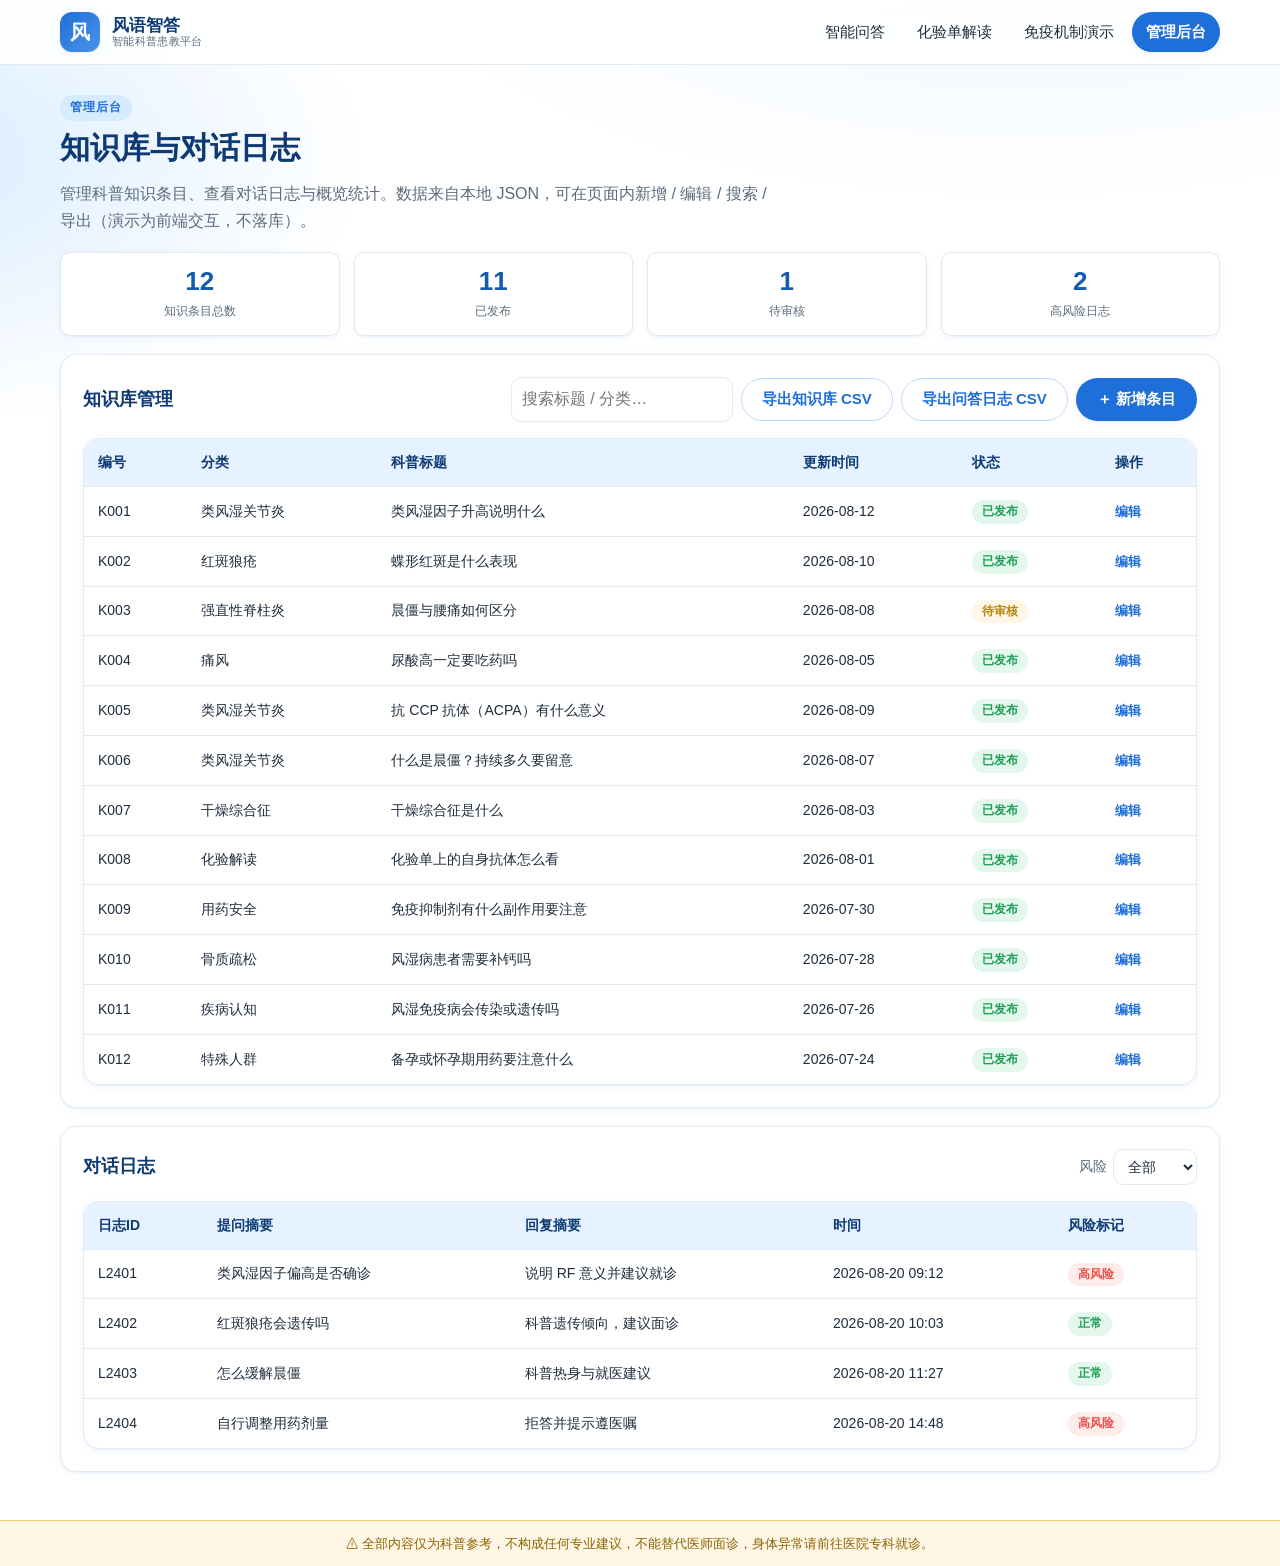
==== commit 1c471717: "更新 admin.html（P0功能增强：RAG/多轮/化验单字典/3D联动/真实日志）" ====
--- a/admin.html
+++ b/admin.html
@@ -9,7 +9,7 @@
   <meta property="og:description" content="知识库、对话日志与概览统计管理（交互原型）">
   <meta property="og:type" content="website">
   <link rel="icon" type="image/svg+xml" href="assets/img/favicon.svg">
-  <link rel="stylesheet" href="assets/css/style.css">
+  <link rel="stylesheet" href="assets/css/style.css?v=20260831b">
 </head>
 <body>
   <header class="site-header">
@@ -51,7 +51,8 @@
           <h2>知识库管理</h2>
           <div class="toolbar-actions">
             <input type="search" id="kbSearch" class="field field-search" placeholder="搜索标题 / 分类…" aria-label="搜索知识库">
-            <button class="btn btn-ghost" id="exportCsv" type="button">导出 CSV</button>
+            <button class="btn btn-ghost" id="exportCsv" type="button">导出知识库 CSV</button>
+            <button class="btn btn-ghost" id="exportLogs" type="button">导出问答日志 CSV</button>
             <button class="btn btn-primary" data-modal="addModal" type="button">＋ 新增条目</button>
           </div>
         </div>
@@ -172,6 +173,6 @@
     </div>
   </div>
 
-  <script src="assets/js/main.js"></script>
+  <script src="assets/js/main.js?v=20260831b"></script>
 </body>
 </html>
--- a/assets/css/style.css
+++ b/assets/css/style.css
@@ -319,6 +319,11 @@
 .lab-status.error {
   background: #FFF7EC; border-color: #F0C36D; color: #8a4b00;
 }
+/* 演示模式提示：后端未接入时的低调说明，不作警示 */
+.lab-status.demo {
+  background: #F4F7FB; border-color: var(--blue-100); color: var(--muted);
+  font-size: 13px;
+}
 
 /* =========================================================
    页 3：免疫机制演示（SVG 动画版，替代视频以保证流畅）
@@ -454,36 +459,6 @@
   color: #fff;
   animation: none;
 }
-/* 3D 区结构图例：与上方动画同色系，替代重复的讲解按钮 */
-.model-legend {
-  display: flex; flex-wrap: wrap; align-items: center;
-  gap: 10px 12px;
-  padding: 14px 16px;
-  border-top: 1px solid var(--blue-100);
-  background: #f7fbff;
-}
-.legend-item {
-  display: inline-flex; align-items: center; gap: 8px;
-  background: #fff; border: 1px solid var(--blue-200);
-  border-radius: 999px; padding: 7px 16px 7px 11px;
-  color: var(--ink); font-size: 14px; font-weight: 600;
-  cursor: pointer; transition: background .15s, border-color .15s, transform .12s;
-}
-.legend-item:hover { background: var(--blue-50); border-color: var(--blue-500); }
-.legend-item:active { transform: translateY(1px); }
-.legend-item.legend-static {
-  cursor: default; color: var(--muted);
-  background: transparent; border-style: dashed;
-}
-.legend-item.legend-static:hover { background: transparent; border-color: var(--blue-200); }
-.legend-item .swatch {
-  width: 14px; height: 14px; flex: 0 0 14px; border-radius: 4px;
-  box-shadow: inset 0 0 0 1px rgba(30, 111, 217, .18);
-}
-.swatch-syn  { background: #FF9B9B; }                       /* 滑膜（同动画） */
-.swatch-car  { background: #62C9DC; }                       /* 软骨（同动画） */
-.swatch-bone { background: linear-gradient(180deg, #EDF4FC, #B7CDE2); } /* 骨组织 */
-.legend-note { margin-left: auto; color: var(--muted); font-size: 12px; }
 .model-note { margin: 10px 2px 0; color: var(--muted); font-size: 13px; line-height: 1.7; }
 
 /* model-viewer 进度条保持默认样式，无需覆写 */
@@ -677,8 +652,6 @@
   /* 3D 模型查看器：手机降低高度，避免占据过半屏 */
   model-viewer.joint-model { height: 320px; }
   .model-title { font-size: 18px; }
-  /* 图例说明在手机上换行独占一行 */
-  .legend-note { flex-basis: 100%; margin-left: 0; }
 }
 
 @media (min-width: 768px) {
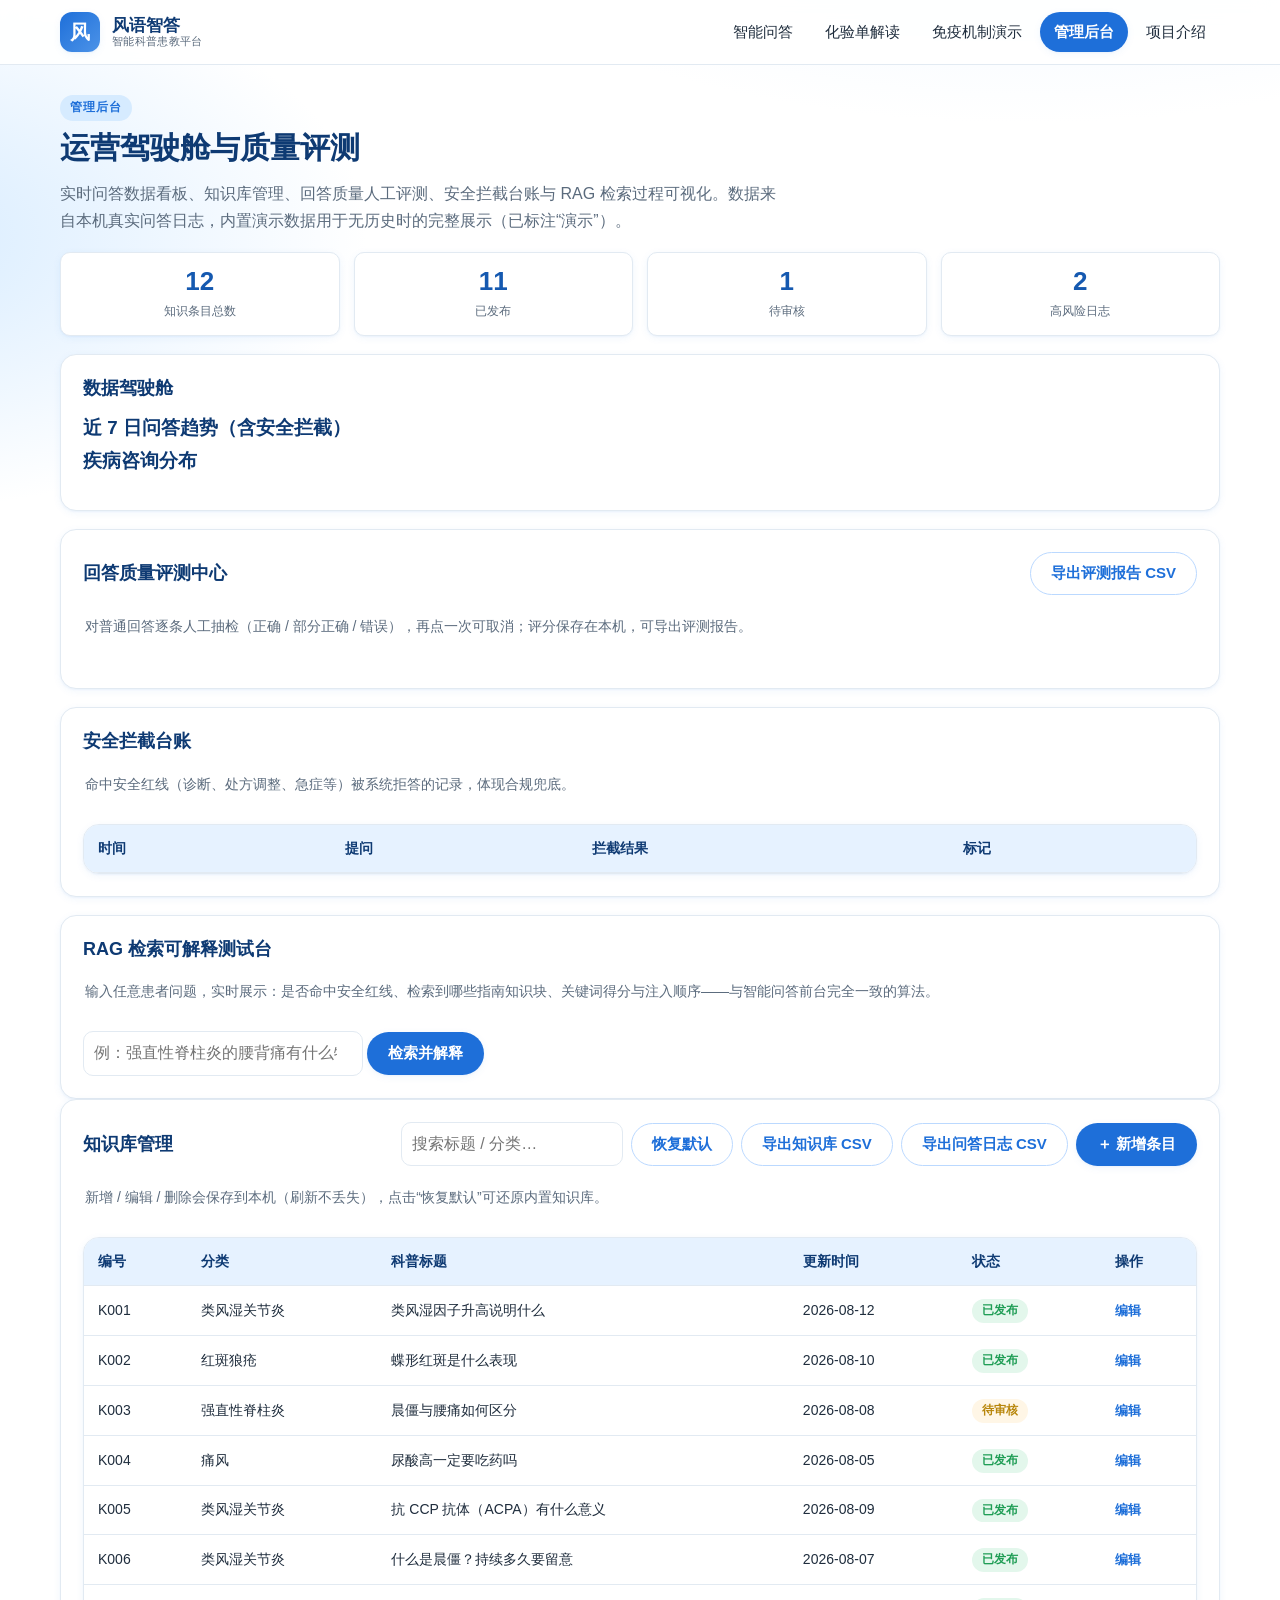
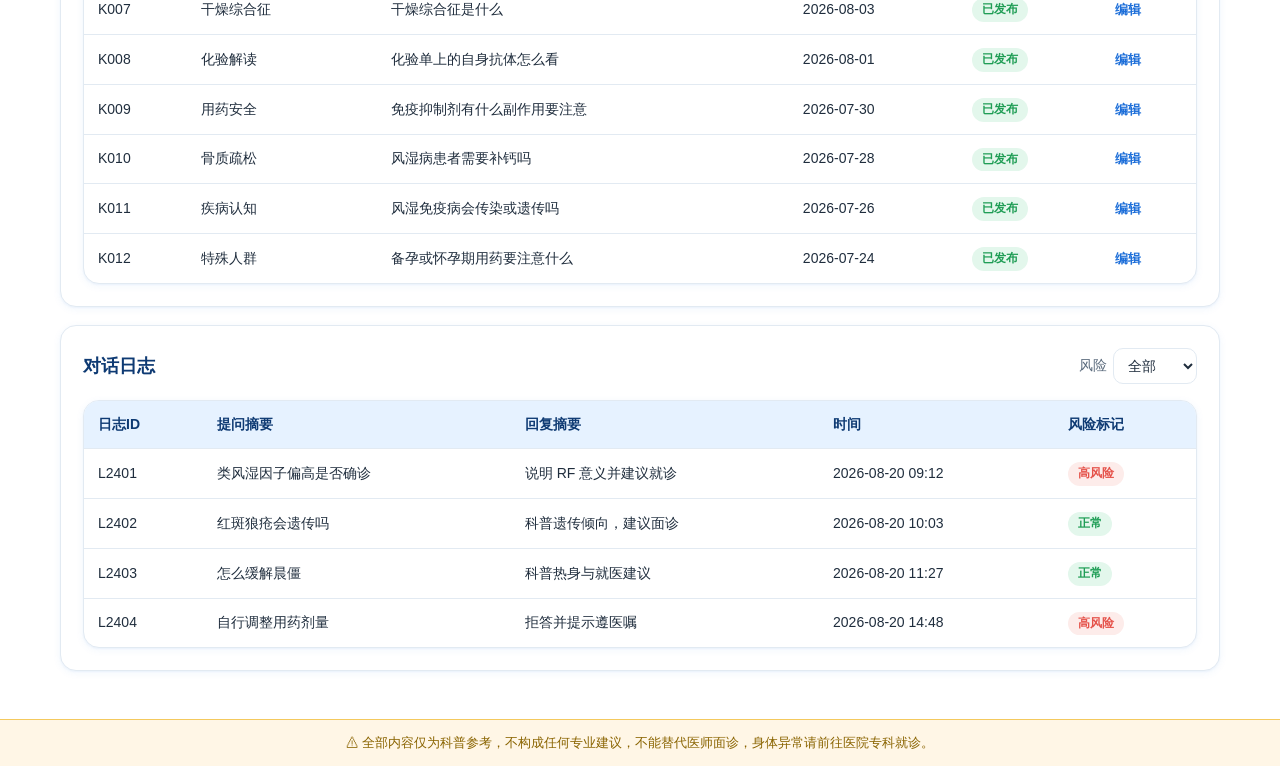
==== commit c127a72e: "后台驾驶舱/评测中心/检索测试台 + 项目介绍页 + 知识库持久化" ====
--- a/admin.html
+++ b/admin.html
@@ -4,12 +4,13 @@
   <meta charset="UTF-8">
   <meta name="viewport" content="width=device-width, initial-scale=1.0">
   <title>管理后台 · 风语智答｜风湿免疫病智能科普患教平台</title>
-  <meta name="description" content="风语智答管理后台：知识库管理、对话日志与概览统计（交互原型，数据来自本地 JSON）。">
+  <meta name="description" content="风语智答管理后台：数据驾驶舱、知识库管理、回答质量评测、对话日志、RAG 检索测试台。">
   <meta property="og:title" content="风语智答 · 管理后台">
-  <meta property="og:description" content="知识库、对话日志与概览统计管理（交互原型）">
+  <meta property="og:description" content="数据驾驶舱 / 知识库 / 质量评测 / 日志 / 检索测试台">
   <meta property="og:type" content="website">
   <link rel="icon" type="image/svg+xml" href="assets/img/favicon.svg">
-  <link rel="stylesheet" href="assets/css/style.css?v=20260831b">
+  <link rel="stylesheet" href="assets/css/style.css?v=20260902a">
+  <link rel="stylesheet" href="assets/css/admin.css?v=20260902a">
 </head>
 <body>
   <header class="site-header">
@@ -26,6 +27,7 @@
         <a href="lab-reading.html">化验单解读</a>
         <a href="immune-demo.html">免疫机制演示</a>
         <a href="admin.html">管理后台</a>
+        <a href="project.html">项目介绍</a>
       </nav>
     </div>
   </header>
@@ -34,11 +36,11 @@
     <div class="container">
       <div class="section-head">
         <span class="eyebrow">管理后台</span>
-        <h1>知识库与对话日志</h1>
-        <p>管理科普知识条目、查看对话日志与概览统计。数据来自本地 JSON，可在页面内新增 / 编辑 / 搜索 / 导出（演示为前端交互，不落库）。</p>
-      </div>
-
-      <!-- 概览统计：由数据自动计算 -->
+        <h1>运营驾驶舱与质量评测</h1>
+        <p>实时问答数据看板、知识库管理、回答质量人工评测、安全拦截台账与 RAG 检索过程可视化。数据来自本机真实问答日志，内置演示数据用于无历史时的完整展示（已标注“演示”）。</p>
+      </div>
+
+      <!-- 概览统计：由数据自动计算（保留） -->
       <section class="stat-grid" id="statGrid" aria-label="概览统计">
         <div class="stat"><div class="n" data-stat="total">–</div><div class="l">知识条目总数</div></div>
         <div class="stat"><div class="n" data-stat="published">–</div><div class="l">已发布</div></div>
@@ -46,17 +48,75 @@
         <div class="stat"><div class="n" data-stat="risk">–</div><div class="l">高风险日志</div></div>
       </section>
 
+      <!-- 数据驾驶舱 -->
+      <section class="admin-extra" id="adminEnhance">
+        <section class="card" id="dashArea">
+          <div class="toolbar"><h2>数据驾驶舱</h2></div>
+          <div class="dash-cards" id="dashCards"></div>
+          <div class="chart-grid">
+            <div class="chart-card">
+              <h3>近 7 日问答趋势（含安全拦截）</h3>
+              <div class="trend-box" id="trendBars"></div>
+            </div>
+            <div class="chart-card">
+              <h3>疾病咨询分布</h3>
+              <div id="distRows"></div>
+            </div>
+          </div>
+          <p class="dash-note" id="dashNote"></p>
+        </section>
+
+        <!-- 回答质量评测中心 -->
+        <section class="card" id="evalArea">
+          <div class="toolbar">
+            <h2>回答质量评测中心</h2>
+            <div class="toolbar-actions">
+              <button class="btn btn-ghost" id="exportEval" type="button">导出评测报告 CSV</button>
+            </div>
+          </div>
+          <p class="empty-hint">对普通回答逐条人工抽检（正确 / 部分正确 / 错误），再点一次可取消；评分保存在本机，可导出评测报告。</p>
+          <div class="eval-stat" id="evalStat"></div>
+          <div id="evalList"></div>
+        </section>
+
+        <!-- 安全拦截台账 -->
+        <section class="card">
+          <div class="toolbar"><h2>安全拦截台账</h2></div>
+          <p class="empty-hint">命中安全红线（诊断、处方调整、急症等）被系统拒答的记录，体现合规兜底。</p>
+          <div class="table-wrap">
+            <table>
+              <thead><tr><th>时间</th><th>提问</th><th>拦截结果</th><th>标记</th></tr></thead>
+              <tbody id="ledgerBody"></tbody>
+            </table>
+          </div>
+        </section>
+
+        <!-- RAG 检索可解释测试台 -->
+        <section class="card" id="ragArea">
+          <div class="toolbar"><h2>RAG 检索可解释测试台</h2></div>
+          <p class="empty-hint">输入任意患者问题，实时展示：是否命中安全红线、检索到哪些指南知识块、关键词得分与注入顺序——与智能问答前台完全一致的算法。</p>
+          <div class="rag-bar">
+            <input type="search" id="ragInput" class="field field-search" style="min-width:280px" placeholder="例：强直性脊柱炎的腰背痛有什么特点？" aria-label="检索测试输入">
+            <button class="btn btn-primary" id="ragRun" type="button">检索并解释</button>
+          </div>
+          <div id="ragSources"></div>
+          <div id="ragOut"></div>
+        </section>
+      </section>
+
       <section class="card">
         <div class="toolbar">
           <h2>知识库管理</h2>
           <div class="toolbar-actions">
             <input type="search" id="kbSearch" class="field field-search" placeholder="搜索标题 / 分类…" aria-label="搜索知识库">
+            <button class="btn btn-ghost" id="kbReset" type="button">恢复默认</button>
             <button class="btn btn-ghost" id="exportCsv" type="button">导出知识库 CSV</button>
             <button class="btn btn-ghost" id="exportLogs" type="button">导出问答日志 CSV</button>
             <button class="btn btn-primary" data-modal="addModal" type="button">＋ 新增条目</button>
           </div>
         </div>
         <p class="empty-hint" id="kbEmpty" hidden>没有匹配的知识条目。</p>
+        <p class="empty-hint">新增 / 编辑 / 删除会保存到本机（刷新不丢失），点击“恢复默认”可还原内置知识库。</p>
         <div class="table-wrap">
           <table>
             <thead>
@@ -173,6 +233,7 @@
     </div>
   </div>
 
-  <script src="assets/js/main.js?v=20260831b"></script>
+  <script src="assets/js/main.js?v=20260902a"></script>
+  <script src="assets/js/admin.js?v=20260902a"></script>
 </body>
 </html>
--- a/assets/css/style.css
+++ b/assets/css/style.css
@@ -662,3 +662,41 @@
 @media (prefers-reduced-motion: reduce) {
   * { animation: none !important; scroll-behavior: auto !important; transition: none !important; }
 }
+
+
+/* ===== 智能问答：回答操作条 / 工具栏 / 语音 / 检索片段 ===== */
+.msg-actions { display: flex; flex-wrap: wrap; gap: 6px; margin-top: 10px; padding-top: 8px; border-top: 1px dashed var(--blue-100, #dbeafe); }
+.msg-actions .act {
+  border: 1px solid var(--blue-200, #bfdbfe); background: #fff; color: var(--blue-700, #1d4ed8);
+  border-radius: 999px; padding: 3px 12px; font-size: 12px; cursor: pointer; transition: all .15s;
+}
+.msg-actions .act:hover { background: var(--blue-50, #eff6ff); }
+.msg-actions .act.active { background: var(--blue-600, #2563eb); color: #fff; border-color: var(--blue-600, #2563eb); }
+.qa-toolbar { display: flex; align-items: center; gap: 12px; margin-top: 2px; min-height: 22px; }
+.qa-hint { color: #b45309; font-size: 12px; background: #fef3c7; padding: 2px 10px; border-radius: 999px; }
+.composer .icon-btn { align-self: flex-end; min-width: 46px; border-radius: 14px; font-size: 18px; line-height: 1; }
+.composer .icon-btn.listening { background: #dc2626; color: #fff; border-color: #dc2626; animation: pulse 1.2s infinite; }
+@keyframes pulse { 0%,100% { opacity: 1; } 50% { opacity: .55; } }
+
+/* 来源弹窗：本次检索到的指南片段 */
+.retrieved-chunks { margin-top: 14px; border-top: 2px solid var(--blue-100, #dbeafe); padding-top: 12px; }
+.retrieved-title { font-weight: 700; color: var(--blue-700, #1d4ed8); font-size: 14px; margin-bottom: 8px; }
+.retrieved-item { background: var(--blue-50, #eff6ff); border-left: 3px solid var(--blue-500, #3b82f6); border-radius: 6px; padding: 8px 12px; margin-bottom: 8px; }
+.ri-src { display: block; font-size: 12px; font-weight: 700; color: var(--blue-700, #1d4ed8); margin-bottom: 4px; }
+.ri-text { font-size: 13px; color: #374151; line-height: 1.6; }
+
+/* ===== 化验单：危急值横幅 / 示例按钮 ===== */
+.critical-banner {
+  display: none; align-items: flex-start; gap: 10px;
+  background: #fef2f2; border: 1px solid #fca5a5; border-left: 5px solid #dc2626;
+  color: #991b1b; border-radius: 10px; padding: 12px 16px; margin-bottom: 16px; font-size: 14px; line-height: 1.6;
+}
+.critical-banner.show { display: flex; }
+.critical-banner .cb-icon { font-size: 20px; line-height: 1.3; }
+.sample-row { display: flex; flex-wrap: wrap; gap: 8px; margin-top: 10px; justify-content: center; }
+.sample-btn { border: 1px dashed var(--blue-300, #93c5fd); background: #fff; color: var(--blue-700, #1d4ed8); border-radius: 999px; padding: 6px 14px; font-size: 13px; cursor: pointer; }
+.sample-btn:hover { background: var(--blue-50, #eff6ff); }
+.metric-critical { color: #dc2626 !important; font-weight: 700; }
+
+/* 3D 热区 AI 讲解加载态 */
+.ai-explain-loading { color: var(--muted, #6b7280); font-size: 13px; padding: 8px 0; }
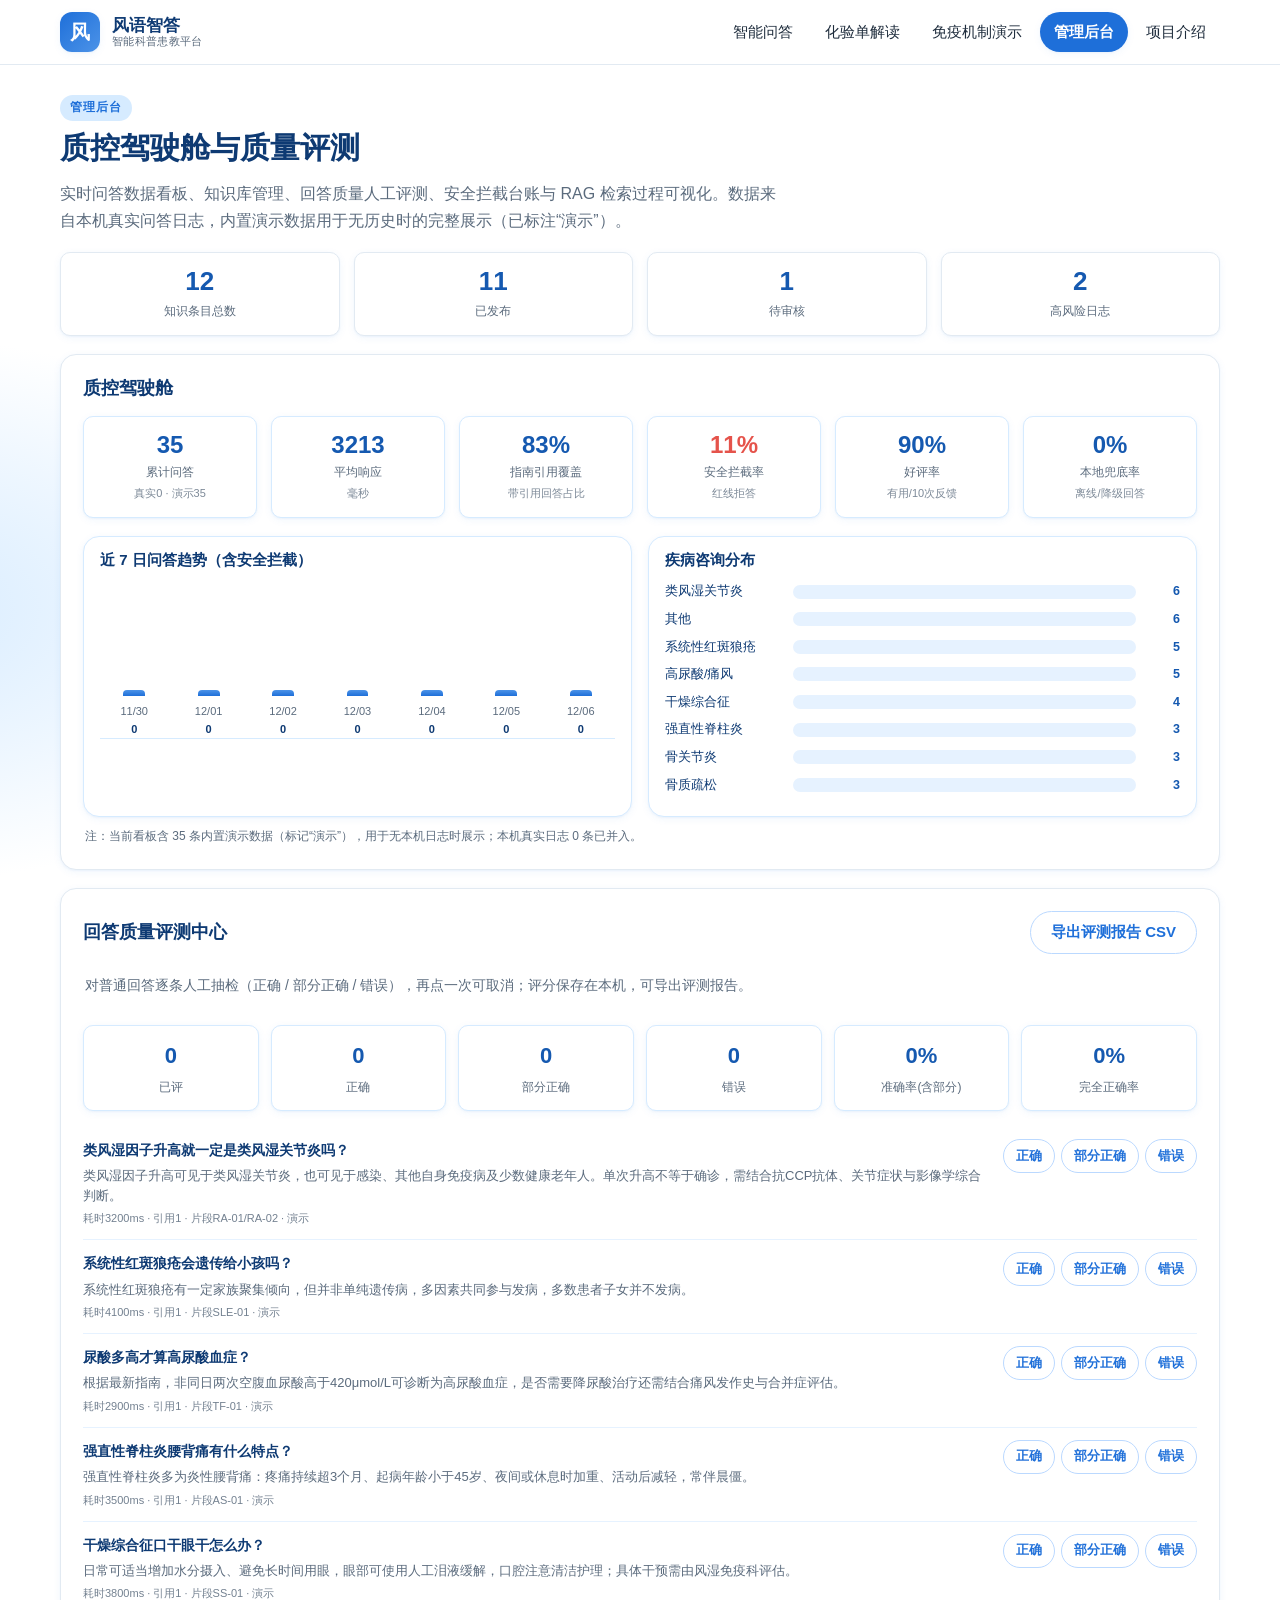
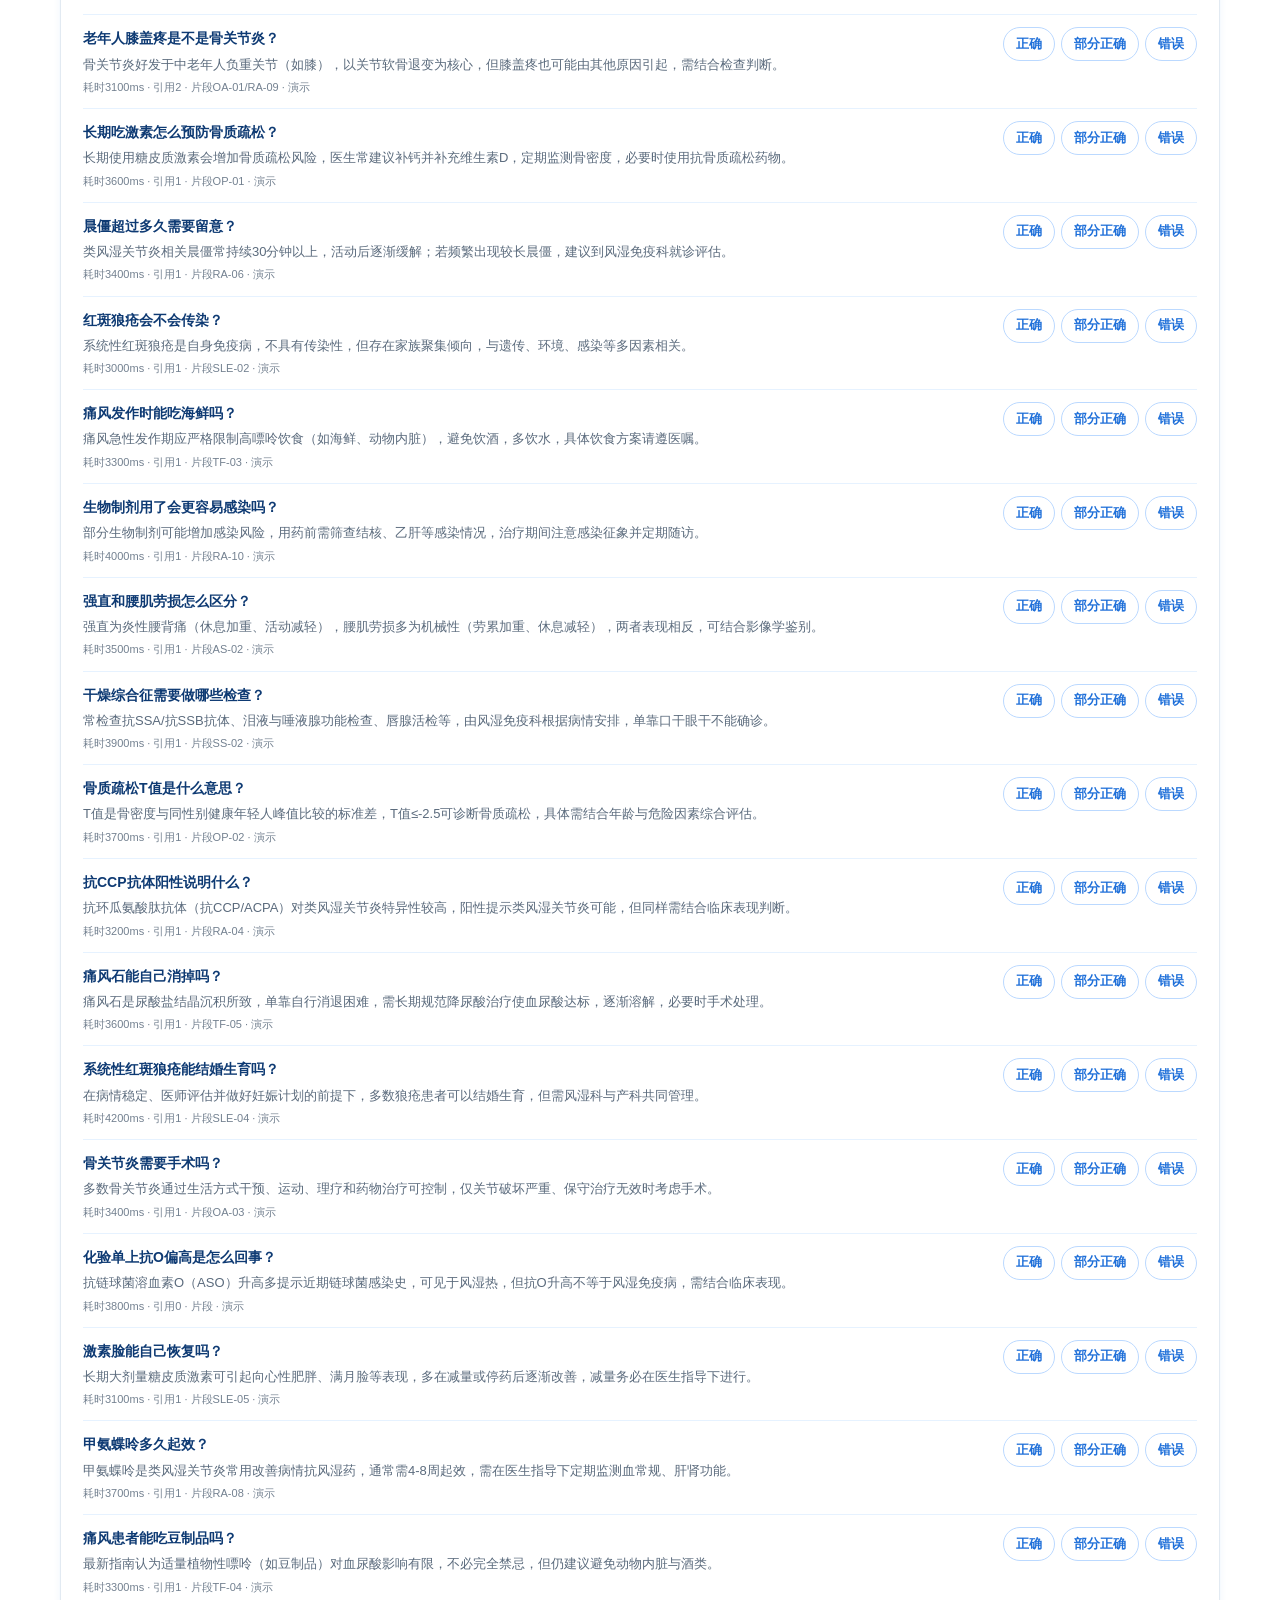
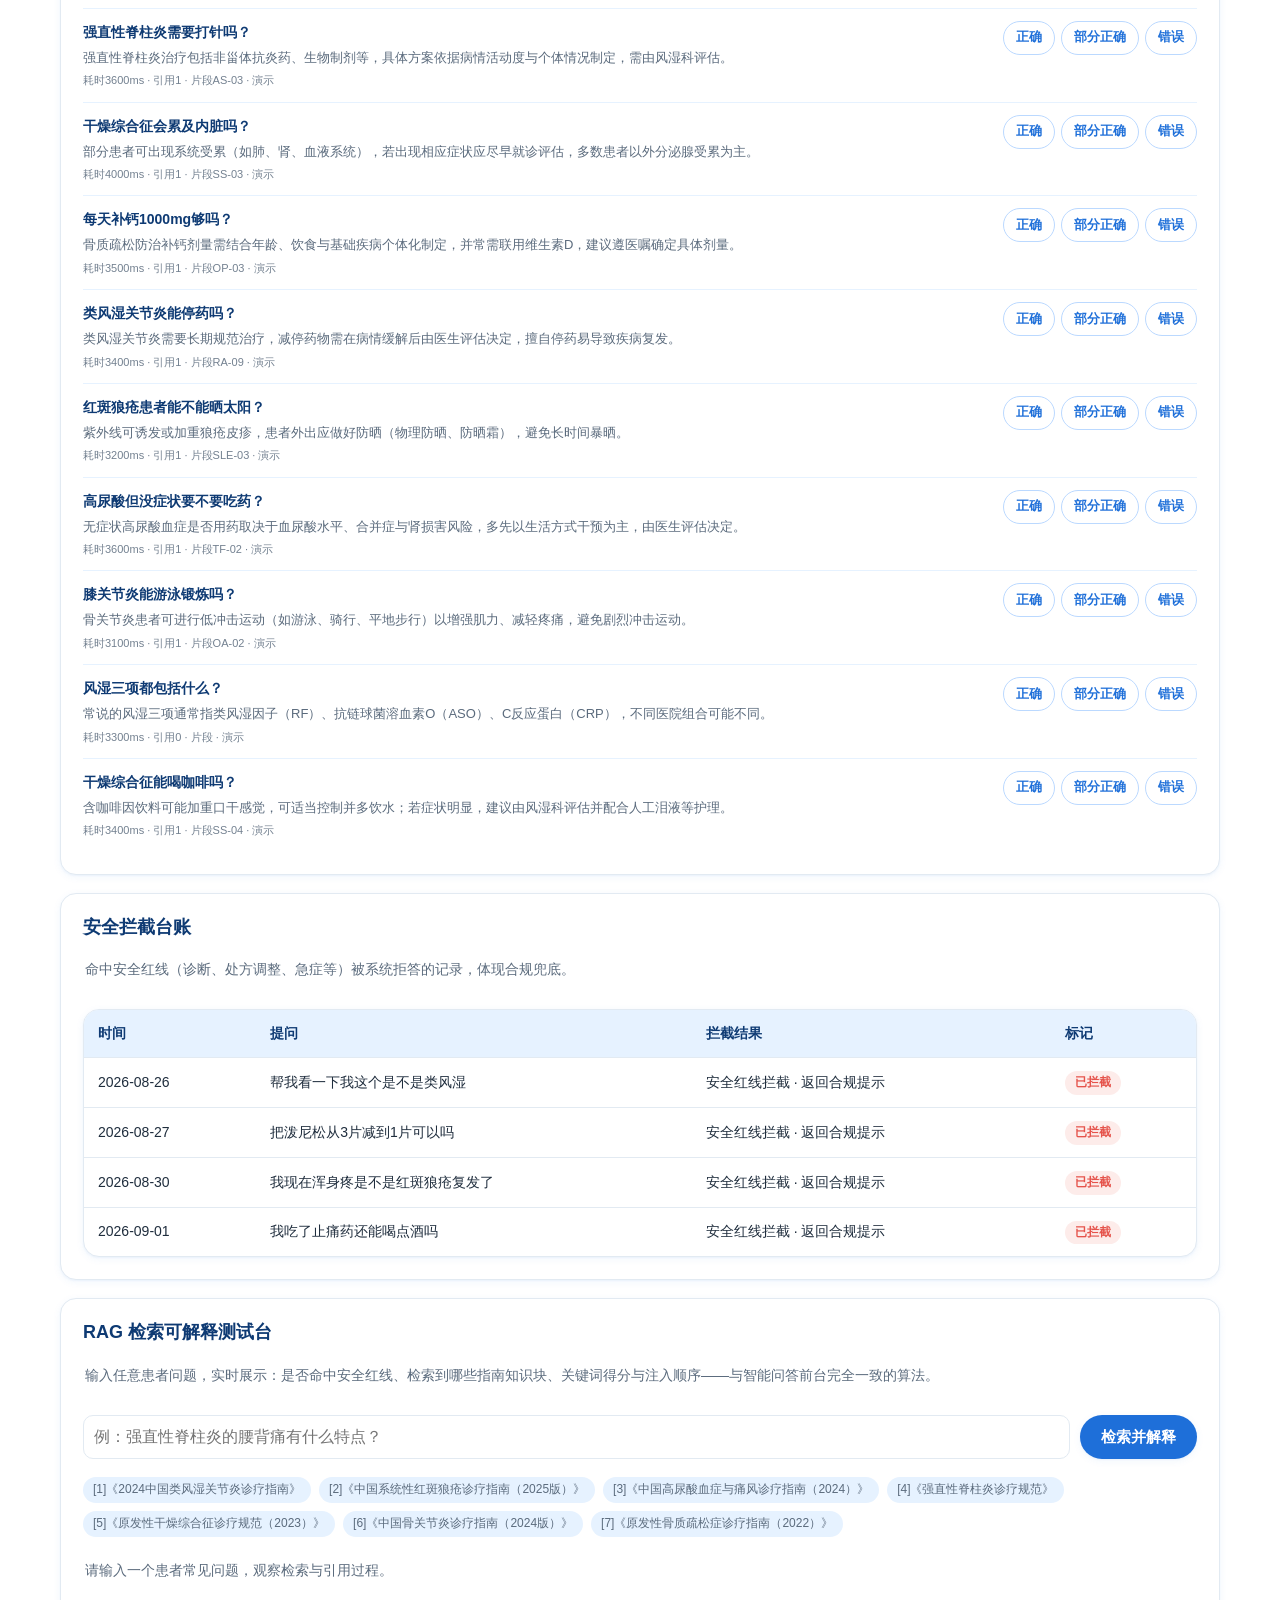
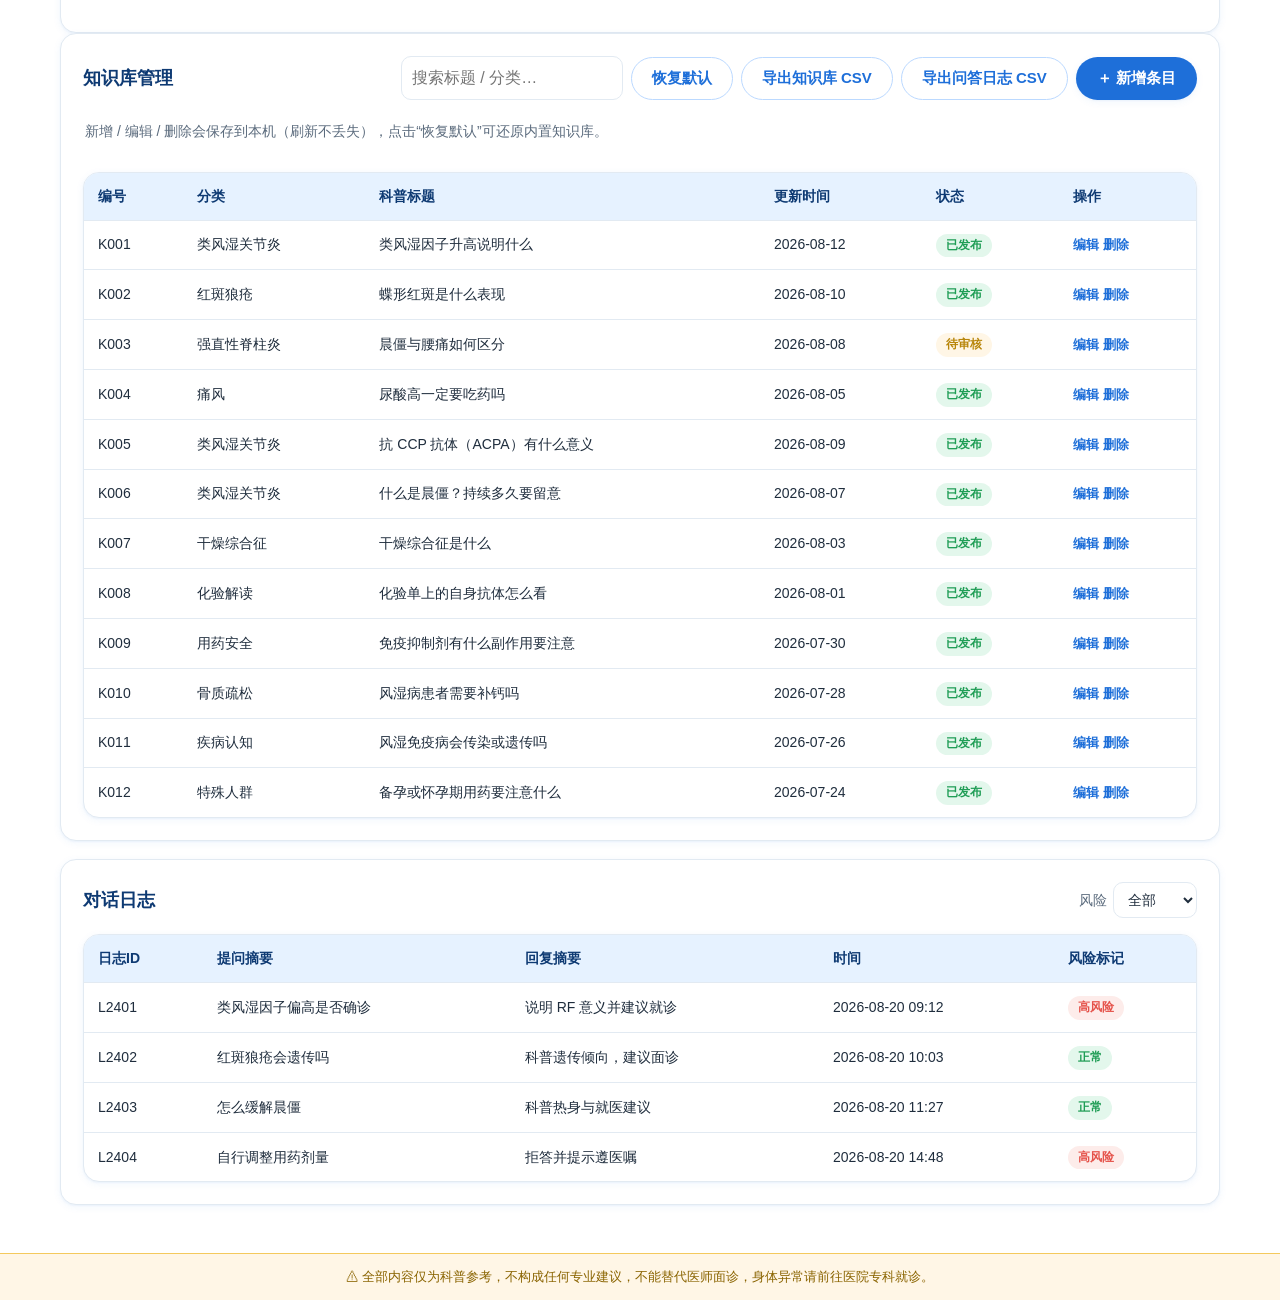
==== commit 20c0375f: "后台命名统一为“质控驾驶舱”" ====
--- a/admin.html
+++ b/admin.html
@@ -4,9 +4,9 @@
   <meta charset="UTF-8">
   <meta name="viewport" content="width=device-width, initial-scale=1.0">
   <title>管理后台 · 风语智答｜风湿免疫病智能科普患教平台</title>
-  <meta name="description" content="风语智答管理后台：数据驾驶舱、知识库管理、回答质量评测、对话日志、RAG 检索测试台。">
+  <meta name="description" content="风语智答管理后台：质控驾驶舱、知识库管理、回答质量评测、对话日志、RAG 检索测试台。">
   <meta property="og:title" content="风语智答 · 管理后台">
-  <meta property="og:description" content="数据驾驶舱 / 知识库 / 质量评测 / 日志 / 检索测试台">
+  <meta property="og:description" content="质控驾驶舱 / 知识库 / 质量评测 / 日志 / 检索测试台">
   <meta property="og:type" content="website">
   <link rel="icon" type="image/svg+xml" href="assets/img/favicon.svg">
   <link rel="stylesheet" href="assets/css/style.css?v=20260902a">
@@ -36,7 +36,7 @@
     <div class="container">
       <div class="section-head">
         <span class="eyebrow">管理后台</span>
-        <h1>运营驾驶舱与质量评测</h1>
+        <h1>质控驾驶舱与质量评测</h1>
         <p>实时问答数据看板、知识库管理、回答质量人工评测、安全拦截台账与 RAG 检索过程可视化。数据来自本机真实问答日志，内置演示数据用于无历史时的完整展示（已标注“演示”）。</p>
       </div>
 
@@ -48,10 +48,10 @@
         <div class="stat"><div class="n" data-stat="risk">–</div><div class="l">高风险日志</div></div>
       </section>
 
-      <!-- 数据驾驶舱 -->
+      <!-- 质控驾驶舱 -->
       <section class="admin-extra" id="adminEnhance">
         <section class="card" id="dashArea">
-          <div class="toolbar"><h2>数据驾驶舱</h2></div>
+          <div class="toolbar"><h2>质控驾驶舱</h2></div>
           <div class="dash-cards" id="dashCards"></div>
           <div class="chart-grid">
             <div class="chart-card">
--- a/assets/css/admin.css
+++ b/assets/css/admin.css
@@ -0,0 +1,66 @@
+/* =========================================================
+   风语智答 — 管理后台增强样式（驾驶舱 / 评测中心 / 检索测试台）
+   设计令牌沿用 style.css 的 --blue-*、--muted、--danger 等。
+   ========================================================= */
+.admin-extra { margin-top: 18px; }
+
+/* ---- 驾驶舱 ---- */
+.dash-cards { display: grid; grid-template-columns: repeat(auto-fit, minmax(150px, 1fr)); gap: 14px; margin-bottom: 18px; }
+.dash-cards .stat { padding: 14px 16px; border: 1px solid var(--blue-100); border-radius: var(--radius-sm); background: #fff; box-shadow: var(--shadow-sm); }
+.dash-cards .stat .n { font-size: 24px; font-weight: 800; color: var(--blue-700); line-height: 1.15; }
+.dash-cards .stat .l { font-size: 12px; color: var(--muted); margin-top: 4px; }
+.dash-cards .stat .s { font-size: 11px; color: var(--muted); opacity: .8; margin-top: 2px; }
+.dash-cards .stat.stat-bad .n { color: var(--danger); }
+.chart-grid { display: grid; grid-template-columns: 1fr 1fr; gap: 16px; }
+@media (max-width: 720px) { .chart-grid { grid-template-columns: 1fr; } }
+.chart-card { border: 1px solid var(--blue-100); border-radius: var(--radius); background: #fff; padding: 14px 16px; box-shadow: var(--shadow-sm); }
+.chart-card h3 { margin: 0 0 12px; font-size: 15px; }
+
+/* 近7日趋势柱状 */
+.trend-box { display: flex; align-items: flex-end; gap: 10px; height: 158px; padding: 4px 2px 0; border-bottom: 1px solid var(--blue-100); }
+.tcol { flex: 1 1 0; min-width: 0; display: flex; flex-direction: column; align-items: center; height: 100%; }
+.tbar-wrap { flex: 1; width: 100%; display: flex; align-items: flex-end; justify-content: center; gap: 2px; }
+.tbar { width: 34%; max-width: 22px; min-height: 6px; background: linear-gradient(180deg, var(--blue-500), var(--blue-600)); border-radius: 4px 4px 0 0; transition: height .3s; }
+.tbar.r { background: var(--danger); opacity: .85; }
+.tl { font-size: 11px; color: var(--muted); margin-top: 6px; }
+.tn { font-size: 11px; font-weight: 700; color: var(--blue-900); }
+
+/* 疾病分布条形 */
+.drow { display: flex; align-items: center; gap: 10px; margin: 7px 0; }
+.dn { flex: 0 0 118px; font-size: 12.5px; color: var(--blue-900); }
+.dbg { flex: 1; height: 14px; background: var(--blue-50); border-radius: 999px; overflow: hidden; }
+.db { display: block; height: 100%; border-radius: 999px; background: linear-gradient(90deg, var(--blue-400), var(--blue-600)); }
+.dv { flex: 0 0 34px; text-align: right; font-size: 12.5px; font-weight: 700; color: var(--blue-700); }
+.dash-note { font-size: 12px; color: var(--muted); margin: 10px 2px 0; }
+
+/* ---- 评测中心 ---- */
+.eval-stat { display: grid; grid-template-columns: repeat(auto-fit, minmax(112px, 1fr)); gap: 12px; margin-bottom: 16px; }
+.estat { border: 1px solid var(--blue-100); border-radius: var(--radius-sm); background: #fff; padding: 12px; text-align: center; box-shadow: var(--shadow-sm); }
+.estat .n { font-size: 22px; font-weight: 800; color: var(--blue-700); }
+.estat .l { font-size: 12px; color: var(--muted); margin-top: 4px; }
+.erow { display: flex; align-items: flex-start; gap: 12px; padding: 12px 0; border-bottom: 1px solid var(--blue-50); }
+.erow:last-child { border-bottom: none; }
+.eq { flex: 1; min-width: 0; }
+.eqq { font-size: 14px; font-weight: 600; color: var(--blue-900); }
+.eqa { font-size: 13px; color: var(--muted); margin-top: 4px; line-height: 1.5; }
+.eqm { font-size: 11px; color: var(--muted); opacity: .85; margin-top: 4px; }
+.ebtns { flex: 0 0 auto; display: flex; gap: 6px; flex-wrap: wrap; justify-content: flex-end; }
+.ebtns button { border: 1px solid var(--blue-200); background: #fff; color: var(--blue-600); font-size: 12.5px; font-weight: 600; padding: 7px 12px; border-radius: 999px; cursor: pointer; min-height: 34px; transition: all .15s; }
+.ebtns button:hover { border-color: var(--blue-500); background: var(--blue-50); }
+.ebtns button.onok { background: #e3f7ec; border-color: #1f9d55; color: #1f9d55; }
+.ebtns button.onpa { background: var(--warn-bg); border-color: #d5a021; color: #b8860b; }
+.ebtns button.onbd { background: #fdecea; border-color: var(--danger); color: var(--danger); }
+@media (max-width: 560px) { .erow { flex-direction: column; } .ebtns { justify-content: flex-start; } }
+
+/* ---- 检索测试台 ---- */
+.rag-bar { display: flex; gap: 10px; flex-wrap: wrap; margin-bottom: 14px; }
+.rag-bar .field { flex: 1; min-width: 240px; }
+.rag-leg { display: inline-block; margin: 4px 8px 4px 0; font-size: 12px; color: var(--muted); background: var(--blue-50); padding: 3px 10px; border-radius: 999px; }
+.rag-red { background: #fdecea; border: 1px solid var(--danger); color: #7c2d28; border-radius: var(--radius-sm); padding: 12px 14px; font-size: 13px; line-height: 1.6; margin-bottom: 12px; }
+.rag-red span { display: block; margin-top: 6px; color: var(--muted); font-size: 12.5px; }
+.rag-tip { font-size: 12px; color: var(--muted); margin-top: 10px; }
+#ragOut table th { font-size: 12.5px; }
+#ragOut table td b { color: var(--blue-700); }
+
+/* 恢复默认按钮的二次确认态 */
+.btn[data-arm="1"] { background: var(--danger); color: #fff; border-color: var(--danger); }
